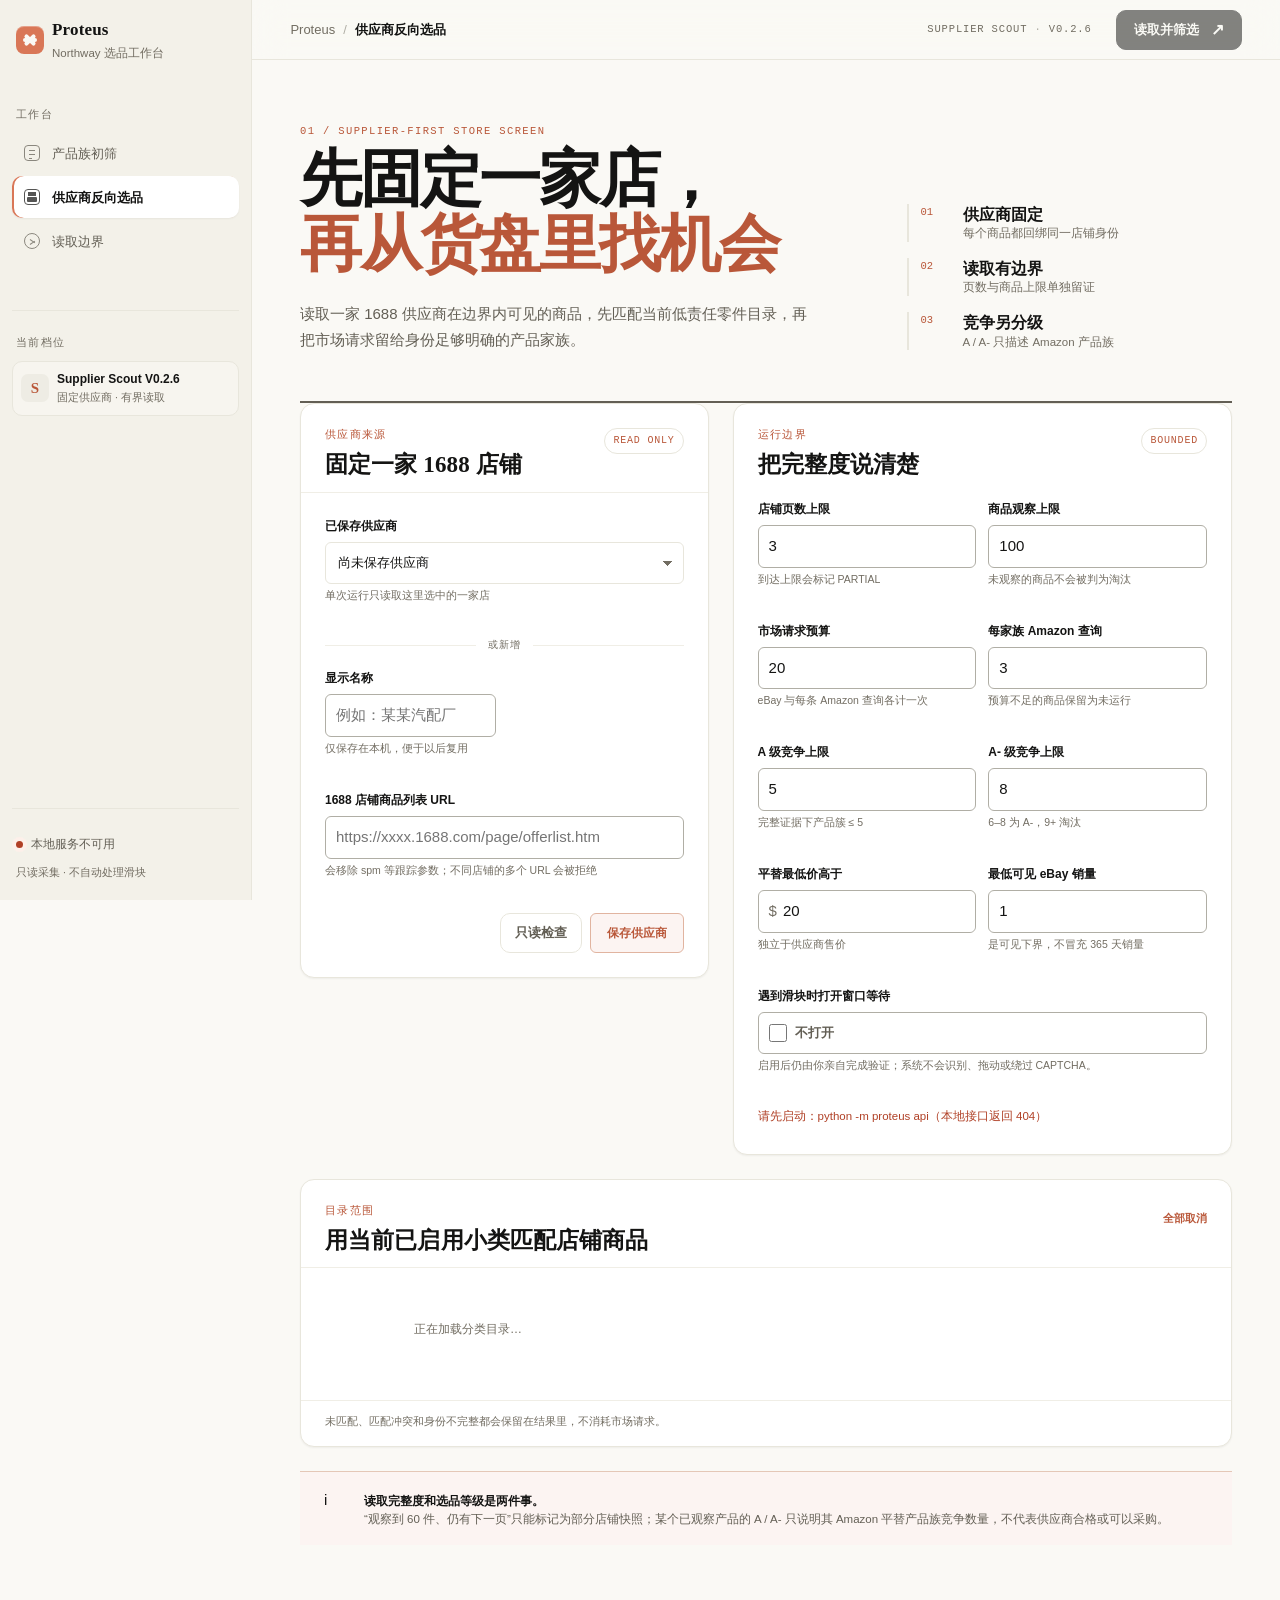
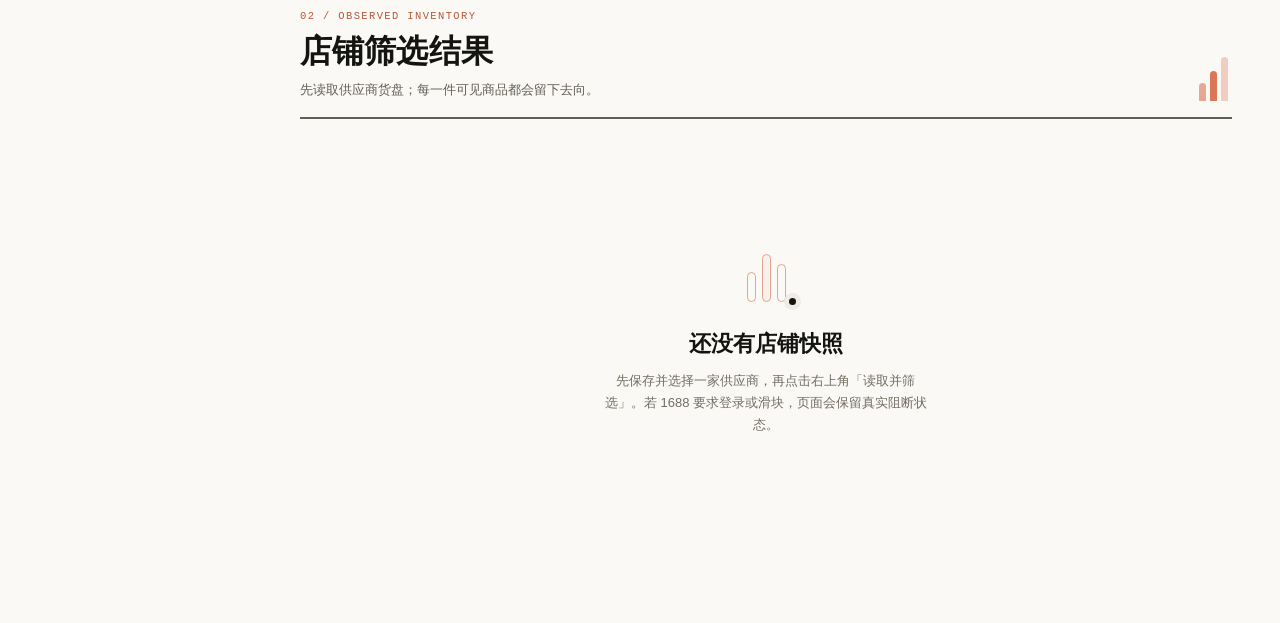
==== web/supplier-scout.html @ b1fdda5c "feat: add bounded supplier-first store scout" ====
<!doctype html>
<html lang="zh-Hans">
<head>
  <meta charset="utf-8">
  <meta name="viewport" content="width=device-width, initial-scale=1">
  <meta name="color-scheme" content="light dark">
  <meta name="theme-color" content="#faf9f5">
  <title>Proteus — 供应商反向选品</title>
  <link rel="stylesheet" href="northway.css">
</head>
<body class="supplier-scout-page">
  <a class="skip-link" href="#mainContent">跳到主要内容</a>

  <div class="app-shell">
    <aside class="sidebar" aria-label="Proteus 导航">
      <div class="brand">
        <span class="brand-mark" aria-hidden="true"><span></span></span>
        <span class="brand__titles">
          <span class="brand__title">Proteus</span>
          <span class="brand__subtitle">Northway 选品工作台</span>
        </span>
      </div>

      <div class="side-nav-group">
        <p class="side-label">工作台</p>
        <nav class="side-nav" aria-label="工作台视图">
          <a class="side-nav__item" href="index.html">
            <span class="nav-icon nav-icon--scan" aria-hidden="true"></span>
            <span>产品族初筛</span>
          </a>
          <a class="side-nav__item side-nav__item--active" href="supplier-scout.html" aria-current="page">
            <span class="nav-icon nav-icon--supplier" aria-hidden="true"></span>
            <span>供应商反向选品</span>
          </a>
          <a class="side-nav__item" href="#boundary">
            <span class="nav-icon nav-icon--method" aria-hidden="true"></span>
            <span>读取边界</span>
          </a>
        </nav>
      </div>

      <div class="sidebar__context">
        <p class="side-label">当前档位</p>
        <div class="profile-card">
          <span class="profile-card__mark" aria-hidden="true">S</span>
          <span>
            <strong>Supplier Scout V0.2.6</strong>
            <small>固定供应商 · 有界读取</small>
          </span>
        </div>
      </div>

      <div class="sidebar__foot">
        <div class="system-status" id="systemStatus" role="status" aria-live="polite">
          <span class="status-dot" aria-hidden="true"></span>
          <span class="system-status__label">正在检查本地服务…</span>
        </div>
        <p class="sidebar__note">只读采集 · 不自动处理滑块</p>
      </div>
    </aside>

    <div class="main-shell">
      <header class="app-bar">
        <div class="app-bar__crumb" aria-label="当前位置">
          <span>Proteus</span><span class="app-bar__slash" aria-hidden="true">/</span>
          <strong>供应商反向选品</strong>
        </div>
        <span class="app-bar__spacer"></span>
        <div class="app-bar__meta">SUPPLIER SCOUT <span>·</span> V0.2.6</div>
        <div class="app-bar__exports" aria-label="导出结果">
          <a class="button button--quiet" id="compactExport" href="#" hidden>
            <span>精简 JSON</span><span class="button__arrow" aria-hidden="true">↓</span>
          </a>
          <a class="button button--quiet" id="fullExport" href="#" hidden>
            <span>完整证据</span><span class="button__arrow" aria-hidden="true">↓</span>
          </a>
        </div>
        <button class="button button--primary" id="runButton" type="submit" form="runForm" disabled>
          <span class="button__label">读取并筛选</span><span class="button__arrow" aria-hidden="true">↗</span>
        </button>
      </header>

      <main class="page" id="mainContent">
        <section class="hero supplier-hero" aria-labelledby="pageTitle">
          <div class="hero__copy">
            <p class="eyebrow">01 / Supplier-first store screen</p>
            <h1 id="pageTitle">先固定一家店，<br><em>再从货盘里找机会</em></h1>
            <p class="hero__lede">读取一家 1688 供应商在边界内可见的商品，先匹配当前低责任零件目录，再把市场请求留给身份足够明确的产品家族。</p>
          </div>
          <div class="hero__principles" aria-label="筛选原则">
            <div class="principle"><span class="principle__index">01</span><span class="principle__label">供应商固定</span><small>每个商品都回绑同一店铺身份</small></div>
            <div class="principle"><span class="principle__index">02</span><span class="principle__label">读取有边界</span><small>页数与商品上限单独留证</small></div>
            <div class="principle"><span class="principle__index">03</span><span class="principle__label">竞争另分级</span><small>A / A- 只描述 Amazon 产品族</small></div>
          </div>
        </section>

        <section class="supplier-workspace" aria-label="供应商与筛选设置">
          <section class="surface supplier-source-card" aria-labelledby="supplierTitle">
            <div class="section-head section-head--tight">
              <div><p class="eyebrow">供应商来源</p><h2 id="supplierTitle">固定一家 1688 店铺</h2></div>
              <span class="section-tag">READ ONLY</span>
            </div>

            <div class="supplier-picker">
              <label class="field field--wide">
                <span>已保存供应商</span>
                <select id="supplier_id" aria-label="选择已保存供应商"><option value="">尚未保存供应商</option></select>
                <small>单次运行只读取这里选中的一家店</small>
              </label>
              <div class="supplier-divider"><span>或新增</span></div>
              <label class="field">
                <span>显示名称</span>
                <input id="supplier_label" type="text" maxlength="200" placeholder="例如：某某汽配厂">
                <small>仅保存在本机，便于以后复用</small>
              </label>
              <label class="field field--wide">
                <span>1688 店铺商品列表 URL</span>
                <input id="supplier_target" type="url" maxlength="6000" placeholder="https://xxxx.1688.com/page/offerlist.htm">
                <small>会移除 spm 等跟踪参数；不同店铺的多个 URL 会被拒绝</small>
              </label>
              <div class="supplier-actions">
                <button class="button button--quiet" id="inspectButton" type="button">只读检查</button>
                <button class="button button--secondary" id="saveSupplierButton" type="button">保存供应商</button>
              </div>
              <div class="source-verdict" id="sourceVerdict" role="status" aria-live="polite" hidden></div>
            </div>
          </section>

          <section class="surface supplier-bounds-card" aria-labelledby="boundsTitle">
            <div class="section-head section-head--tight">
              <div><p class="eyebrow">运行边界</p><h2 id="boundsTitle">把完整度说清楚</h2></div>
              <span class="section-tag">BOUNDED</span>
            </div>
            <form id="runForm" class="scan-form supplier-scan-form">
              <label class="field"><span>店铺页数上限</span><input id="max_pages" type="number" min="1" max="20" value="3" required><small>到达上限会标记 PARTIAL</small></label>
              <label class="field"><span>商品观察上限</span><input id="max_offers" type="number" min="1" max="1000" value="100" required><small>未观察的商品不会被判为淘汰</small></label>
              <label class="field"><span>市场请求预算</span><input id="market_request_budget" type="number" min="0" max="1000" value="20" required><small>eBay 与每条 Amazon 查询各计一次</small></label>
              <label class="field"><span>每家族 Amazon 查询</span><input id="max_amazon_queries_per_family" type="number" min="1" max="5" value="3" required><small>预算不足的商品保留为未运行</small></label>
              <label class="field"><span>A 级竞争上限</span><input id="grade_a_max_competitors" type="number" min="0" value="5" required><small>完整证据下产品簇 ≤ 5</small></label>
              <label class="field"><span>A- 级竞争上限</span><input id="grade_a_minus_max_competitors" type="number" min="1" value="8" required><small>6–8 为 A-，9+ 淘汰</small></label>
              <label class="field"><span>平替最低价高于</span><span class="input-with-prefix"><span aria-hidden="true">$</span><input id="min_family_price_usd" type="number" min="0" step="0.01" value="20" required></span><small>独立于供应商售价</small></label>
              <label class="field"><span>最低可见 eBay 销量</span><input id="min_observed_ebay_demand" type="number" min="0" value="1" required><small>是可见下界，不冒充 365 天销量</small></label>
              <label class="field field--toggle field--wide">
                <span>遇到滑块时打开窗口等待</span>
                <span class="toggle-control"><input id="headed" type="checkbox"><strong id="headedLabel">不打开</strong></span>
                <small>启用后仍由你亲自完成验证；系统不会识别、拖动或绕过 CAPTCHA。</small>
              </label>
              <p class="form-status field--wide" id="formStatus" role="status" aria-live="polite"></p>
            </form>
          </section>
        </section>

        <section class="surface category-scope-card" aria-labelledby="scopeTitle">
          <div class="section-head section-head--tight">
            <div><p class="eyebrow">目录范围</p><h2 id="scopeTitle">用当前已启用小类匹配店铺商品</h2></div>
            <button class="text-button" id="toggleCategories" type="button">全部取消</button>
          </div>
          <div class="supplier-category-grid" id="categoryGrid"><p class="scope-loading">正在加载分类目录…</p></div>
          <div class="scope-footer"><span>未匹配、匹配冲突和身份不完整都会保留在结果里，不消耗市场请求。</span></div>
        </section>

        <section class="boundary-note supplier-boundary" id="boundary">
          <span class="boundary-note__mark" aria-hidden="true">i</span>
          <p><strong>读取完整度和选品等级是两件事。</strong>“观察到 60 件、仍有下一页”只能标记为部分店铺快照；某个已观察产品的 A / A- 只说明其 Amazon 平替产品族竞争数量，不代表供应商合格或可以采购。</p>
        </section>

        <section class="results-section" id="results" aria-labelledby="resultTitle">
          <div class="result-heading">
            <div><p class="eyebrow">02 / Observed inventory</p><h2 id="resultTitle">店铺筛选结果</h2><p id="resultSubtitle">先读取供应商货盘；每一件可见商品都会留下去向。</p></div>
            <div class="result-heading__mark" aria-hidden="true"><span></span><span></span><span></span></div>
          </div>

          <div class="empty-state" id="emptyState">
            <div class="empty-state__diagram" aria-hidden="true"><span></span><span></span><span></span><i></i></div>
            <h3>还没有店铺快照</h3>
            <p>先保存并选择一家供应商，再点击右上角「读取并筛选」。若 1688 要求登录或滑块，页面会保留真实阻断状态。</p>
          </div>

          <div id="resultContent" hidden>
            <section class="run-summary" id="runSummary" aria-label="运行摘要"></section>
            <div class="run-notice" id="runNotice" role="status" aria-live="polite" hidden></div>
            <div class="queue-heading supplier-queue-heading">
              <div><h3>已观察商品</h3><p>默认显示全部；被预算跳过的商品仍在列表内。</p></div>
              <nav class="result-filters" id="resultFilters" aria-label="结果筛选"></nav>
            </div>
            <p class="filter-empty" id="filterEmpty" hidden>当前筛选下没有商品。</p>
            <ol class="candidate-list" id="candidateList"></ol>
          </div>
        </section>
      </main>
    </div>
  </div>

  <script src="supplier-scout.js" defer></script>
</body>
</html>
---- web/northway.css ----
:root {
  color-scheme: light dark;

  --ink: #141413;
  --paper: #faf9f5;
  --surface: #ffffff;
  --surface-low: #f7f5ef;
  --surface-container: #f3f1e9;
  --surface-high: #eeece4;
  --clay: #d97757;
  --clay-deep: #b95739;
  --sage: #788c5d;
  --blue: #6a9bcc;

  --text: #141413;
  --text-variant: #635f55;
  --text-muted: #726d62;
  --outline: #b0aea5;
  --outline-variant: #e8e6dc;
  --outline-soft: #f0eee6;

  --pass: #52663e;
  --pass-soft: #f0f3ea;
  --review: #815d18;
  --review-soft: #faf4e4;
  --reject: #b04026;
  --reject-soft: #fdf0ea;
  --neutral-soft: #f4f2ea;

  --serif: "Songti SC", "Source Han Serif SC", "Noto Serif SC", Georgia, "Times New Roman", serif;
  --sans: -apple-system, BlinkMacSystemFont, "Segoe UI", "PingFang SC", "Hiragino Sans GB", "Microsoft YaHei", sans-serif;
  --mono: ui-monospace, SFMono-Regular, "SF Mono", Consolas, "Liberation Mono", monospace;

  --space-1: 4px;
  --space-2: 8px;
  --space-3: 12px;
  --space-4: 16px;
  --space-5: 24px;
  --space-6: 32px;
  --space-7: 48px;
  --space-8: 64px;

  --radius-sm: 6px;
  --radius: 10px;
  --radius-lg: 14px;
  --shadow-1: 0 1px 2px rgba(20, 20, 19, .05);
  --shadow-2: 0 2px 8px rgba(20, 20, 19, .07), 0 1px 2px rgba(20, 20, 19, .04);
  --shadow-3: 0 16px 40px rgba(20, 20, 19, .12), 0 2px 8px rgba(20, 20, 19, .06);
  --ease: 160ms cubic-bezier(.4, 0, .2, 1);
  --sidebar-width: 252px;
  --page-max: 1320px;
  font-family: var(--sans);
}

@media (prefers-color-scheme: dark) {
  :root {
    --ink: #f5f4ef;
    --paper: #1a1917;
    --surface: #24231f;
    --surface-low: #1c1b19;
    --surface-container: #201f1c;
    --surface-high: #2a2925;
    --clay: #e0916f;
    --clay-deep: #f0a081;
    --sage: #a0bc7d;
    --blue: #8eb7e0;
    --text: #f5f4ef;
    --text-variant: #bcb8ad;
    --text-muted: #9d988c;
    --outline: #6a665d;
    --outline-variant: #37352f;
    --outline-soft: #2a2925;
    --pass: #a0bc7d;
    --pass-soft: #222a1b;
    --review: #d6a94a;
    --review-soft: #322916;
    --reject: #e8896a;
    --reject-soft: #38221a;
    --neutral-soft: #2a2925;
    --shadow-1: 0 1px 2px rgba(0, 0, 0, .3);
    --shadow-2: 0 2px 8px rgba(0, 0, 0, .34);
    --shadow-3: 0 16px 40px rgba(0, 0, 0, .5);
  }
}

* { box-sizing: border-box; }

[hidden] { display: none !important; }

html {
  min-width: 320px;
  scroll-behavior: smooth;
}

body {
  min-height: 100vh;
  margin: 0;
  background: var(--paper);
  color: var(--text);
  font: 15px/1.65 var(--sans);
  font-variant-numeric: tabular-nums;
  -webkit-font-smoothing: antialiased;
  text-rendering: optimizeLegibility;
}

button, input { font: inherit; }

button { cursor: pointer; }

button:disabled { cursor: wait; }

a { color: inherit; }

:focus-visible {
  outline: 3px solid var(--clay);
  outline-offset: 3px;
}

.skip-link {
  position: fixed;
  top: -5rem;
  left: var(--space-4);
  z-index: 20;
  padding: 10px 14px;
  border-radius: var(--radius-sm);
  background: var(--ink);
  color: var(--paper);
}

.skip-link:focus { top: var(--space-4); }

/* App shell */

.app-shell {
  display: grid;
  grid-template-columns: var(--sidebar-width) minmax(0, 1fr);
  min-height: 100vh;
}

.sidebar {
  position: sticky;
  top: 0;
  display: flex;
  flex-direction: column;
  align-self: start;
  height: 100vh;
  padding: var(--space-3);
  overflow-y: auto;
  background: var(--surface-container);
  border-right: 1px solid var(--outline-variant);
}

.brand {
  display: flex;
  align-items: center;
  gap: var(--space-2);
  padding: var(--space-1) var(--space-1) var(--space-6);
}

.brand-mark {
  position: relative;
  display: grid;
  flex: none;
  place-items: center;
  width: 28px;
  height: 28px;
  border-radius: 8px;
  background: var(--clay);
  box-shadow: inset 0 1px 0 rgba(255, 255, 255, .3);
}

.brand-mark::before,
.brand-mark::after,
.brand-mark span {
  position: absolute;
  display: block;
  width: 4px;
  height: 14px;
  border-radius: 999px;
  background: var(--paper);
  content: "";
  transform: rotate(45deg);
}

.brand-mark::before { transform: rotate(-45deg); }
.brand-mark::after { width: 14px; height: 4px; transform: none; }

.brand__titles {
  display: flex;
  min-width: 0;
  flex-direction: column;
}

.brand__title {
  font-family: var(--serif);
  font-size: 17px;
  font-weight: 600;
  letter-spacing: .01em;
}

.brand__subtitle {
  overflow: hidden;
  color: var(--text-muted);
  font-size: 11.5px;
  text-overflow: ellipsis;
  white-space: nowrap;
}

.side-nav-group { margin-top: var(--space-3); }

.side-label {
  margin: 0 0 var(--space-2);
  padding: 0 var(--space-1);
  color: var(--text-muted);
  font-family: var(--mono);
  font-size: 10.5px;
  letter-spacing: .14em;
  text-transform: uppercase;
}

.side-nav {
  display: flex;
  flex-direction: column;
  gap: 2px;
}

.side-nav__item {
  display: flex;
  align-items: center;
  gap: var(--space-3);
  min-height: 42px;
  padding: 0 var(--space-3);
  border-radius: var(--radius);
  color: var(--text-variant);
  font-size: 13px;
  text-decoration: none;
  transition: color var(--ease), background var(--ease), box-shadow var(--ease);
}

.side-nav__item:hover {
  background: color-mix(in srgb, var(--text) 5%, transparent);
  color: var(--text);
}

.side-nav__item--active {
  background: var(--surface);
  box-shadow: var(--shadow-1), inset 2px 0 0 var(--clay);
  color: var(--text);
  font-weight: 600;
}

.nav-icon {
  position: relative;
  display: block;
  flex: none;
  width: 16px;
  height: 16px;
  border: 1px solid currentColor;
  border-radius: 4px;
  opacity: .72;
}

.nav-icon--scan::before,
.nav-icon--scan::after {
  position: absolute;
  display: block;
  width: 6px;
  height: 1px;
  background: currentColor;
  content: "";
}

.nav-icon--scan::before { top: 4px; left: 4px; box-shadow: 0 4px 0 currentColor; }
.nav-icon--scan::after { top: 12px; left: 4px; width: 3px; }

.nav-icon--method { border-radius: 50%; }
.nav-icon--method::before,
.nav-icon--method::after {
  position: absolute;
  display: block;
  width: 6px;
  height: 1px;
  background: currentColor;
  content: "";
  transform-origin: left center;
}

.nav-icon--method::before { top: 5px; left: 5px; transform: rotate(35deg); }
.nav-icon--method::after { top: 10px; left: 5px; transform: rotate(-35deg); }

.nav-icon--supplier::before,
.nav-icon--supplier::after {
  position: absolute;
  display: block;
  background: currentColor;
  content: "";
}

.nav-icon--supplier::before {
  right: 2px;
  bottom: 2px;
  left: 2px;
  height: 5px;
  border-radius: 1px;
  box-shadow: 0 -5px 0 -1px currentColor;
}

.nav-icon--supplier::after {
  top: 2px;
  left: 3px;
  width: 8px;
  height: 1px;
  box-shadow: 0 3px 0 currentColor;
}

.sidebar__context {
  margin-top: var(--space-7);
  padding-top: var(--space-5);
  border-top: 1px solid var(--outline-variant);
}

.profile-card {
  display: flex;
  align-items: center;
  gap: var(--space-2);
  padding: var(--space-2);
  border: 1px solid var(--outline-variant);
  border-radius: var(--radius);
  background: var(--surface-low);
}

.profile-card__mark {
  display: grid;
  flex: none;
  place-items: center;
  width: 28px;
  height: 28px;
  border-radius: 7px;
  background: var(--surface-high);
  color: var(--clay-deep);
  font-family: var(--serif);
  font-weight: 700;
}

.profile-card span:last-child {
  display: flex;
  min-width: 0;
  flex-direction: column;
}

.profile-card strong {
  overflow: hidden;
  font-size: 12px;
  font-weight: 600;
  text-overflow: ellipsis;
  white-space: nowrap;
}

.profile-card small {
  color: var(--text-muted);
  font-size: 10.5px;
}

.sidebar__foot {
  margin-top: auto;
  padding: var(--space-5) var(--space-1) var(--space-2);
  border-top: 1px solid var(--outline-variant);
}

.system-status {
  display: flex;
  align-items: center;
  gap: var(--space-2);
  min-height: 24px;
  color: var(--text-variant);
  font-size: 12px;
}

.status-dot,
.scope-status__dot {
  display: inline-block;
  flex: none;
  width: 7px;
  height: 7px;
  border-radius: 50%;
  background: var(--review);
  box-shadow: 0 0 0 4px var(--review-soft);
}

.system-status[data-state="ready"] .status-dot {
  background: var(--pass);
  box-shadow: 0 0 0 4px var(--pass-soft);
}

.system-status[data-state="error"] .status-dot {
  background: var(--reject);
  box-shadow: 0 0 0 4px var(--reject-soft);
}

.sidebar__note {
  margin: var(--space-2) 0 0;
  color: var(--text-muted);
  font-size: 10.5px;
  line-height: 1.45;
}

.main-shell { min-width: 0; }

/* Top bar */

.app-bar {
  position: sticky;
  top: 0;
  z-index: 5;
  display: flex;
  align-items: center;
  gap: var(--space-3);
  min-height: 60px;
  padding: var(--space-2) clamp(var(--space-5), 3vw, var(--space-7));
  border-bottom: 1px solid var(--outline-variant);
  background: color-mix(in srgb, var(--paper) 84%, transparent);
  backdrop-filter: blur(16px) saturate(150%);
  -webkit-backdrop-filter: blur(16px) saturate(150%);
}

.app-bar__crumb {
  display: flex;
  align-items: center;
  gap: var(--space-2);
  color: var(--text-muted);
  font-size: 13px;
}

.app-bar__crumb strong { color: var(--text); font-weight: 600; }
.app-bar__slash { color: var(--outline); }
.app-bar__spacer { flex: 1; }

.app-bar__meta {
  color: var(--text-muted);
  font-family: var(--mono);
  font-size: 10.5px;
  letter-spacing: .08em;
}

.app-bar__meta span { color: var(--outline); }

.app-bar__exports {
  display: flex;
  align-items: center;
  gap: var(--space-2);
}

.button {
  display: inline-flex;
  align-items: center;
  justify-content: center;
  gap: var(--space-3);
  min-height: 40px;
  padding: 0 14px;
  border: 1px solid transparent;
  border-radius: var(--radius);
  font-size: 13px;
  font-weight: 600;
  transition: color var(--ease), background var(--ease), border-color var(--ease), transform var(--ease), box-shadow var(--ease);
}

.button:active:not(:disabled) { transform: translateY(1px); }

.button__arrow {
  font-size: 16px;
  line-height: 1;
}

.button--primary {
  min-width: 126px;
  border-color: var(--ink);
  background: var(--ink);
  color: var(--paper);
}

.button--primary:hover:not(:disabled) {
  background: color-mix(in srgb, var(--ink) 86%, var(--clay));
  box-shadow: var(--shadow-2);
}

.button--primary:disabled { opacity: .52; }

.button--primary[data-state="busy"] .button__arrow {
  animation: arrow-pulse 900ms ease-in-out infinite alternate;
}

.button--quiet {
  border-color: var(--outline-variant);
  background: transparent;
  color: var(--text-variant);
}

.button--quiet:hover:not(:disabled) {
  border-color: var(--outline);
  background: var(--surface);
  color: var(--text);
}

@keyframes arrow-pulse {
  from { transform: translateX(0); }
  to { transform: translateX(3px); }
}

/* Main content */

.page {
  width: 100%;
  max-width: var(--page-max);
  padding: clamp(var(--space-6), 5vw, var(--space-8)) clamp(var(--space-5), 4vw, var(--space-7)) var(--space-8);
}

.eyebrow {
  margin: 0 0 var(--space-2);
  color: var(--clay-deep);
  font-family: var(--mono);
  font-size: 10.5px;
  letter-spacing: .13em;
  line-height: 1.4;
  text-transform: uppercase;
}

.hero {
  display: grid;
  grid-template-columns: minmax(0, 1.25fr) minmax(270px, .75fr);
  gap: clamp(var(--space-6), 7vw, var(--space-8));
  padding-bottom: clamp(var(--space-6), 5vw, var(--space-7));
  border-bottom: 2px solid var(--text-variant);
}

.hero h1 {
  margin: 0;
  font-family: var(--serif);
  font-size: clamp(38px, 5vw, 62px);
  font-weight: 600;
  letter-spacing: -.035em;
  line-height: 1.05;
}

.hero h1 em {
  color: var(--clay-deep);
  font-style: normal;
}

.hero__lede {
  max-width: 62ch;
  margin: var(--space-5) 0 0;
  color: var(--text-variant);
  font-size: 15px;
  line-height: 1.75;
}

.hero__principles {
  display: flex;
  flex-direction: column;
  justify-content: flex-end;
  gap: var(--space-4);
  padding-bottom: 3px;
}

.principle {
  display: grid;
  grid-template-columns: 34px minmax(0, 1fr);
  column-gap: var(--space-2);
  padding-left: var(--space-3);
  border-left: 2px solid var(--outline-variant);
}

.principle__index {
  grid-row: span 2;
  color: var(--clay-deep);
  font-family: var(--mono);
  font-size: 10.5px;
  line-height: 1.6;
}

.principle__label {
  font-family: var(--serif);
  font-size: 16px;
  font-weight: 600;
  line-height: 1.35;
}

.principle small {
  color: var(--text-muted);
  font-size: 11.5px;
  line-height: 1.45;
}

.setup-grid {
  display: grid;
  grid-template-columns: minmax(0, 1.15fr) minmax(320px, .85fr);
  gap: var(--space-5);
  margin-top: var(--space-6);
}

.surface {
  border: 1px solid var(--outline-variant);
  border-radius: var(--radius-lg);
  background: var(--surface);
  box-shadow: var(--shadow-1);
}

.setup-card,
.scope-card { overflow: hidden; }

.section-head {
  display: flex;
  align-items: flex-start;
  justify-content: space-between;
  gap: var(--space-3);
  padding: var(--space-5) var(--space-5) var(--space-4);
}

.section-head--tight { padding-bottom: var(--space-3); }

.section-head h2,
.result-heading h2 {
  margin: 0;
  font-family: var(--serif);
  font-size: 23px;
  font-weight: 600;
  letter-spacing: .005em;
  line-height: 1.25;
}

.section-tag,
.scope-status {
  display: inline-flex;
  align-items: center;
  gap: var(--space-2);
  flex: none;
  min-height: 26px;
  padding: 0 var(--space-2);
  border: 1px solid var(--outline-variant);
  border-radius: 999px;
  color: var(--text-muted);
  font-family: var(--mono);
  font-size: 10px;
  letter-spacing: .08em;
}

.section-tag { color: var(--clay-deep); }

.scope-status {
  border-color: color-mix(in srgb, var(--pass) 35%, var(--outline-variant));
  color: var(--pass);
  font-family: var(--sans);
  letter-spacing: 0;
}

.scope-status__dot {
  width: 6px;
  height: 6px;
  background: var(--pass);
  box-shadow: none;
}

.section-copy {
  margin: 0;
  padding: 0 var(--space-5) var(--space-4);
  color: var(--text-muted);
  font-size: 12px;
  line-height: 1.6;
}

.scan-form {
  display: grid;
  grid-template-columns: repeat(3, minmax(0, 1fr));
  gap: var(--space-4) var(--space-3);
  padding: var(--space-2) var(--space-5) var(--space-5);
}

.field {
  display: grid;
  align-content: start;
  gap: var(--space-1);
  min-width: 0;
}

.field > span:first-child {
  min-height: 21px;
  color: var(--text);
  font-size: 12px;
  font-weight: 600;
}

.field input {
  width: 100%;
  min-height: 42px;
  padding: 8px 10px;
  border: 1px solid var(--outline);
  border-radius: var(--radius-sm);
  outline: none;
  background: var(--surface);
  color: var(--text);
  transition: border-color var(--ease), box-shadow var(--ease);
}

.field input:hover { border-color: var(--text-variant); }

.field input:focus {
  border-color: var(--clay);
  box-shadow: 0 0 0 3px color-mix(in srgb, var(--clay) 18%, transparent);
}

.field--toggle .toggle-control {
  display: flex;
  align-items: center;
  gap: var(--space-2);
  min-height: 42px;
  padding: 8px 10px;
  border: 1px solid var(--outline);
  border-radius: var(--radius-sm);
  background: var(--surface);
}

.field--toggle .toggle-control input[type="checkbox"] {
  width: 18px;
  min-height: 18px;
  margin: 0;
  padding: 0;
  accent-color: var(--clay);
}

.field--toggle .toggle-control strong {
  color: var(--text-variant);
  font-size: 13px;
  font-weight: 600;
}

.field small {
  min-height: 34px;
  color: var(--text-muted);
  font-size: 10.5px;
  line-height: 1.45;
}

.field--static strong {
  display: flex;
  align-items: center;
  min-height: 42px;
  padding: 8px 10px;
  border: 1px solid var(--outline-variant);
  border-radius: var(--radius-sm);
  background: var(--surface-container);
  color: var(--text-variant);
  font-size: 13px;
}

.input-with-prefix {
  display: flex;
  align-items: center;
  min-height: 42px;
  border: 1px solid var(--outline);
  border-radius: var(--radius-sm);
  background: var(--surface);
  color: var(--text-muted);
  overflow: hidden;
  transition: border-color var(--ease), box-shadow var(--ease);
}

.input-with-prefix:focus-within {
  border-color: var(--clay);
  box-shadow: 0 0 0 3px color-mix(in srgb, var(--clay) 18%, transparent);
}

.input-with-prefix > span { padding-left: 10px; }

.input-with-prefix input {
  min-height: 40px;
  padding-left: 6px;
  border: 0;
  box-shadow: none;
}

.form-status {
  grid-column: 1 / -1;
  min-height: 22px;
  margin: 0;
  color: var(--text-muted);
  font-size: 11.5px;
  line-height: 1.45;
}

.form-status[data-state="error"] { color: var(--reject); }

.boundary-note {
  display: grid;
  grid-template-columns: 28px minmax(0, 1fr);
  gap: var(--space-3);
  padding: var(--space-4) var(--space-5);
  border-top: 1px solid color-mix(in srgb, var(--clay) 28%, var(--outline-variant));
  background: color-mix(in srgb, var(--clay) 8%, var(--surface));
}

.boundary-note__icon {
  display: grid;
  place-items: center;
  width: 24px;
  height: 24px;
  border: 1px solid var(--clay);
  border-radius: 50%;
  color: var(--clay-deep);
  font-family: var(--serif);
  font-weight: 700;
}

.boundary-note strong {
  display: block;
  color: var(--text);
  font-size: 12px;
}

.boundary-note p {
  margin: var(--space-1) 0 0;
  color: var(--text-variant);
  font-size: 11.5px;
  line-height: 1.55;
}

.scope-list {
  display: grid;
  grid-template-columns: 1fr;
  gap: var(--space-4);
  padding: var(--space-2) var(--space-5) var(--space-4);
}

.category-selectors {
  display: grid;
  grid-template-columns: repeat(2, minmax(0, 1fr));
  gap: var(--space-3);
}

.category-field {
  display: grid;
  min-width: 0;
  gap: var(--space-2);
}

.category-field > span {
  color: var(--text-variant);
  font-size: 12px;
  font-weight: 600;
}

.category-field select {
  width: 100%;
  min-height: 46px;
  padding: 9px 34px 9px 11px;
  border: 1px solid var(--outline);
  border-radius: var(--radius-sm);
  outline: none;
  background: var(--surface-low);
  color: var(--text);
  font: inherit;
  transition: border-color var(--ease), box-shadow var(--ease);
}

.category-field select:hover { border-color: var(--text-variant); }
.category-field select:focus {
  border-color: var(--clay);
  box-shadow: 0 0 0 3px color-mix(in srgb, var(--clay) 18%, transparent);
}
.category-field select:disabled { cursor: not-allowed; opacity: .62; }

.category-field small {
  min-height: 30px;
  color: var(--text-muted);
  font-size: 10px;
  line-height: 1.45;
}

.category-selection {
  display: flex;
  align-items: center;
  gap: var(--space-3);
  padding: var(--space-3);
  border: 1px solid var(--outline-soft);
  border-radius: var(--radius-sm);
  background: var(--surface-container);
}

.category-selection__dot {
  width: 7px;
  height: 7px;
  flex: none;
  border-radius: 50%;
  background: var(--clay);
}

.category-selection[data-empty="true"] .category-selection__dot { background: var(--text-muted); }
.category-selection div { display: grid; gap: 2px; min-width: 0; }
.category-selection strong { color: var(--text); font-size: 12px; }
.category-selection small {
  overflow: hidden;
  color: var(--text-muted);
  font-family: var(--mono);
  font-size: 9.5px;
  text-overflow: ellipsis;
  white-space: nowrap;
}

.scope-group { display: grid; gap: var(--space-2); }

.scope-group__head {
  display: flex;
  align-items: center;
  gap: var(--space-2);
  color: var(--text-variant);
  font-size: 11px;
  font-weight: 600;
}

.scope-group__head::after {
  flex: 1;
  height: 1px;
  background: var(--outline-soft);
  content: "";
}

.scope-group__count {
  color: var(--text-muted);
  font-family: var(--mono);
  font-size: 10px;
  font-weight: 400;
}

.scope-items {
  display: grid;
  grid-template-columns: repeat(2, minmax(0, 1fr));
  gap: 6px;
}

.scope-item {
  position: relative;
  display: flex;
  align-items: center;
  gap: var(--space-2);
  min-width: 0;
  padding: 7px 8px;
  border: 1px solid var(--outline-soft);
  border-radius: var(--radius-sm);
  background: var(--surface-low);
  cursor: pointer;
  transition: border-color 160ms ease, background 160ms ease, transform 160ms ease;
}

.scope-item:hover { border-color: var(--outline); transform: translateY(-1px); }
.scope-item[data-selected="true"] {
  border-color: var(--clay);
  background: var(--surface-high);
  box-shadow: inset 3px 0 0 var(--clay);
}

.scope-item:focus-within {
  outline: 2px solid color-mix(in srgb, var(--clay) 55%, transparent);
  outline-offset: 2px;
}

.scope-item__radio {
  position: absolute;
  width: 1px;
  height: 1px;
  overflow: hidden;
  clip: rect(0 0 0 0);
  white-space: nowrap;
}

.scope-item__dot {
  width: 5px;
  height: 5px;
  flex: none;
  border-radius: 50%;
  background: var(--clay);
}

.scope-item[data-profile="vehicle_specific_cable"] .scope-item__dot { background: var(--sage); }

.scope-item__label {
  overflow: hidden;
  color: var(--text-variant);
  font-size: 11px;
  text-overflow: ellipsis;
  white-space: nowrap;
}

.scope-item__keyword {
  margin-left: auto;
  color: var(--text-muted);
  font-family: var(--mono);
  font-size: 9px;
}

.scope-loading {
  padding: var(--space-5) 0;
  color: var(--text-muted);
  font-size: 12px;
  text-align: center;
}

.scope-footer {
  display: flex;
  flex-wrap: wrap;
  gap: var(--space-4);
  padding: var(--space-3) var(--space-5) var(--space-4);
  border-top: 1px solid var(--outline-soft);
  color: var(--text-muted);
  font-size: 10.5px;
}

.scope-footer > span { display: inline-flex; align-items: center; gap: var(--space-2); }

.legend-dot {
  display: inline-block;
  width: 6px;
  height: 6px;
  border-radius: 50%;
  background: var(--clay);
}

.legend-dot--cable { background: var(--sage); }

/* Results */

.results-section {
  margin-top: var(--space-8);
  border-top: 0;
}

.result-heading {
  display: flex;
  align-items: flex-end;
  justify-content: space-between;
  gap: var(--space-5);
  padding-bottom: var(--space-4);
  border-bottom: 2px solid var(--text-variant);
}

.result-heading > div:first-child { min-width: 0; }

.result-heading h2 { font-size: 32px; }

.result-heading h2 + p {
  margin: var(--space-2) 0 0;
  color: var(--text-variant);
  font-size: 13px;
}

.result-heading__mark {
  display: flex;
  align-items: flex-end;
  gap: 4px;
  padding-right: 4px;
}

.result-heading__mark span {
  display: block;
  width: 7px;
  border-radius: 4px 4px 0 0;
  background: var(--clay);
}

.result-heading__mark span:nth-child(1) { height: 18px; opacity: .62; }
.result-heading__mark span:nth-child(2) { height: 30px; }
.result-heading__mark span:nth-child(3) { height: 44px; opacity: .34; }

.empty-state {
  display: grid;
  justify-items: center;
  align-content: center;
  min-height: 440px;
  padding: var(--space-8) var(--space-5);
  text-align: center;
}

.empty-state__diagram {
  position: relative;
  display: flex;
  align-items: flex-end;
  gap: 6px;
  height: 60px;
  margin-bottom: var(--space-5);
}

.empty-state__diagram span {
  display: block;
  width: 9px;
  border: 1px solid var(--clay);
  border-radius: 999px;
  opacity: .65;
}

.empty-state__diagram span:nth-child(1) { height: 30px; }
.empty-state__diagram span:nth-child(2) { height: 48px; background: color-mix(in srgb, var(--clay) 10%, transparent); }
.empty-state__diagram span:nth-child(3) { height: 38px; }

.empty-state__diagram i {
  position: absolute;
  right: -10px;
  bottom: -3px;
  width: 7px;
  height: 7px;
  border-radius: 50%;
  background: var(--ink);
  box-shadow: 0 0 0 5px var(--surface-high);
}

.empty-state h3 {
  margin: 0;
  font-family: var(--serif);
  font-size: 22px;
  font-weight: 600;
}

.empty-state p {
  max-width: 46ch;
  margin: var(--space-2) 0 0;
  color: var(--text-muted);
  font-size: 13px;
  line-height: 1.7;
}

.run-summary {
  display: flex;
  flex-wrap: wrap;
  margin-top: var(--space-5);
  border-top: 1px solid var(--outline-variant);
  border-bottom: 1px solid var(--outline-variant);
}

.summary-cell {
  flex: 1 1 150px;
  min-width: 130px;
  padding: var(--space-4) var(--space-3);
  border-right: 1px solid var(--outline-soft);
}

.summary-cell:last-child { border-right: 0; }

.summary-cell span {
  display: block;
  color: var(--text-muted);
  font-family: var(--mono);
  font-size: 10px;
  letter-spacing: .08em;
  text-transform: uppercase;
}

.summary-cell strong {
  display: block;
  margin-top: var(--space-1);
  font-family: var(--serif);
  font-size: 30px;
  font-weight: 600;
  line-height: 1.1;
}

.summary-cell[data-tone="pass"] strong { color: var(--pass); }
.summary-cell[data-tone="review"] strong { color: var(--review); }
.summary-cell[data-tone="reject"] strong { color: var(--reject); }

.run-notice {
  margin-top: var(--space-4);
  padding: var(--space-3) var(--space-4);
  border: 1px solid color-mix(in srgb, var(--review) 35%, var(--outline-variant));
  border-radius: var(--radius);
  background: var(--review-soft);
  color: var(--review);
  font-size: 12px;
  line-height: 1.55;
}

.coverage-section {
  margin-top: var(--space-6);
  padding: var(--space-5);
  border: 1px solid var(--outline-variant);
  border-radius: var(--radius-lg);
  background: var(--surface-low);
}

.subsection-head,
.queue-heading {
  display: flex;
  align-items: flex-end;
  justify-content: space-between;
  gap: var(--space-4);
}

.subsection-head h3,
.queue-heading h3 {
  margin: 0;
  font-family: var(--serif);
  font-size: 20px;
  font-weight: 600;
}

.subsection-head p,
.queue-heading p {
  margin: var(--space-1) 0 0;
  color: var(--text-muted);
  font-size: 11.5px;
  line-height: 1.5;
}

.subsection-meta {
  flex: none;
  color: var(--text-muted);
  font-family: var(--mono);
  font-size: 10px;
}

.coverage-list {
  display: grid;
  grid-template-columns: repeat(3, minmax(0, 1fr));
  gap: 6px;
  margin-top: var(--space-4);
}

.coverage-item {
  min-width: 0;
  padding: 9px 10px;
  border: 1px solid var(--outline-variant);
  border-radius: var(--radius-sm);
  background: var(--surface);
}

.coverage-item__head {
  display: flex;
  align-items: center;
  gap: var(--space-2);
}

.coverage-item__dot {
  width: 6px;
  height: 6px;
  flex: none;
  border-radius: 50%;
  background: var(--outline);
}

.coverage-item__label {
  min-width: 0;
  overflow: hidden;
  color: var(--text);
  font-size: 11px;
  font-weight: 600;
  text-overflow: ellipsis;
  white-space: nowrap;
}

.coverage-item__status {
  margin-left: auto;
  color: var(--text-muted);
  font-size: 10px;
  white-space: nowrap;
}

.coverage-item__keyword {
  display: block;
  margin: 3px 0 0 14px;
  overflow: hidden;
  color: var(--text-muted);
  font-family: var(--mono);
  font-size: 9px;
  text-overflow: ellipsis;
  white-space: nowrap;
}

.coverage-item__meta {
  display: flex;
  justify-content: space-between;
  margin: 5px 0 0 14px;
  color: var(--text-muted);
  font-size: 9.5px;
}

.coverage-item[data-status="SUCCESS"] .coverage-item__dot { background: var(--pass); }
.coverage-item[data-status="SUCCESS"] .coverage-item__status { color: var(--pass); }
.coverage-item[data-status="ZERO_RESULTS"] .coverage-item__dot { background: var(--outline); }
.coverage-item[data-status="ZERO_RESULTS"] .coverage-item__status { color: var(--text-muted); }
.coverage-item[data-tone="error"] .coverage-item__dot { background: var(--reject); }
.coverage-item[data-tone="error"] .coverage-item__status { color: var(--reject); }

.queue-heading {
  align-items: center;
  margin-top: var(--space-7);
  padding-bottom: var(--space-3);
  border-bottom: 1px solid var(--outline-variant);
}

.result-filters {
  display: flex;
  flex-wrap: wrap;
  justify-content: flex-end;
  gap: 6px;
}

.filter-button {
  min-height: 34px;
  padding: 0 10px;
  border: 1px solid var(--outline-variant);
  border-radius: 999px;
  background: transparent;
  color: var(--text-muted);
  font-size: 11px;
  transition: color var(--ease), border-color var(--ease), background var(--ease);
}

.filter-button:hover { border-color: var(--outline); color: var(--text); }

.filter-button[aria-pressed="true"] {
  border-color: var(--ink);
  background: var(--ink);
  color: var(--paper);
}

.filter-button span { margin-left: 3px; font-family: var(--mono); font-size: 10px; }
.filter-button[aria-pressed="true"] span { color: color-mix(in srgb, var(--paper) 72%, transparent); }

.filter-empty {
  margin: var(--space-4) 0 0;
  padding: var(--space-5);
  border: 1px dashed var(--outline);
  border-radius: var(--radius);
  color: var(--text-muted);
  font-size: 12px;
  text-align: center;
}

.candidate-list {
  display: grid;
  gap: var(--space-4);
  margin: var(--space-4) 0 0;
  padding: 0;
  list-style: none;
}

.candidate-card {
  position: relative;
  overflow: hidden;
  border: 1px solid var(--outline-variant);
  border-radius: var(--radius-lg);
  background: var(--surface);
  box-shadow: var(--shadow-1);
  transition: box-shadow var(--ease), transform var(--ease);
}

.candidate-card::before {
  position: absolute;
  top: 0;
  bottom: 0;
  left: 0;
  width: 3px;
  background: var(--outline);
  content: "";
}

.candidate-card[data-decision="OPPORTUNITY_CANDIDATE"]::before,
.candidate-card[data-decision="MARKET_SHORTLIST_CANDIDATE"]::before { background: var(--pass); }
.candidate-card[data-decision="REVIEW_REQUIRED"]::before { background: var(--review); }
.candidate-card[data-decision="REJECTED"]::before { background: var(--reject); }

.candidate-card:hover { box-shadow: var(--shadow-2); transform: translateY(-1px); }

.candidate-card[data-decision="REJECTED"] { background: color-mix(in srgb, var(--surface) 88%, var(--reject-soft)); }

.candidate-head {
  display: grid;
  grid-template-columns: auto minmax(0, 1fr) auto;
  align-items: start;
  gap: var(--space-4);
  padding: var(--space-5) var(--space-5) var(--space-4);
}

.rank {
  display: grid;
  place-items: center;
  width: 34px;
  height: 34px;
  border-radius: 50%;
  background: var(--ink);
  color: var(--paper);
  font-family: var(--mono);
  font-size: 11px;
}

.candidate-title { min-width: 0; }

.candidate-eyebrow {
  margin-bottom: var(--space-1);
  overflow: hidden;
  color: var(--clay-deep);
  font-family: var(--mono);
  font-size: 9.5px;
  letter-spacing: .06em;
  text-overflow: ellipsis;
  text-transform: uppercase;
  white-space: nowrap;
}

.candidate-title h3 {
  margin: 0;
  font-family: var(--serif);
  font-size: 21px;
  font-weight: 600;
  line-height: 1.25;
}

.candidate-fitment {
  margin: var(--space-1) 0 0;
  color: var(--text-variant);
  font-size: 13px;
}

.candidate-identifiers {
  display: flex;
  flex-wrap: wrap;
  gap: var(--space-2);
  align-items: center;
  margin-top: var(--space-2);
  color: var(--text-muted);
  font-size: 10.5px;
}

.candidate-identifiers code,
.query-chip,
.detail-section code {
  padding: 2px 5px;
  border-radius: 4px;
  background: var(--surface-container);
  color: var(--text-variant);
  font-family: var(--mono);
  font-size: 10px;
}

.candidate-verdict {
  display: flex;
  align-items: flex-end;
  flex-direction: column;
  gap: var(--space-2);
}

.competition-grade {
  display: inline-flex;
  align-items: center;
  min-height: 24px;
  padding: 0 8px;
  border-radius: 999px;
  background: var(--surface-container);
  color: var(--text-muted);
  font-family: var(--mono);
  font-size: 9.5px;
  font-weight: 600;
  white-space: nowrap;
}

.competition-grade[data-tone="pass"] { color: var(--pass); background: var(--pass-soft); }
.competition-grade[data-tone="review"] { color: var(--review); background: var(--review-soft); }
.competition-grade[data-tone="reject"] { color: var(--reject); background: var(--reject-soft); }

.verdict {
  display: inline-flex;
  align-items: center;
  min-height: 28px;
  padding: 0 9px;
  border: 1px solid currentColor;
  border-radius: 999px;
  font-size: 10.5px;
  font-weight: 600;
  white-space: nowrap;
}

.verdict[data-tone="pass"] { color: var(--pass); background: var(--pass-soft); }
.verdict[data-tone="review"] { color: var(--review); background: var(--review-soft); }
.verdict[data-tone="reject"] { color: var(--reject); background: var(--reject-soft); }

.candidate-rank-note {
  color: var(--text-muted);
  font-family: var(--mono);
  font-size: 9.5px;
}

.metric-grid {
  display: grid;
  grid-template-columns: repeat(6, minmax(0, 1fr));
  border-top: 1px solid var(--outline-variant);
  border-bottom: 1px solid var(--outline-variant);
}

.metric {
  min-width: 0;
  padding: var(--space-3) var(--space-4);
  border-right: 1px solid var(--outline-soft);
}

.metric:last-child { border-right: 0; }

.metric span {
  display: block;
  overflow-wrap: anywhere;
  color: var(--text-muted);
  font-family: var(--mono);
  font-size: 9.5px;
  letter-spacing: .04em;
  line-height: 1.35;
  text-transform: uppercase;
}

.metric strong {
  display: block;
  overflow: hidden;
  margin-top: var(--space-1);
  color: var(--text);
  font-family: var(--serif);
  font-size: 25px;
  font-weight: 600;
  line-height: 1.15;
  text-overflow: ellipsis;
  white-space: nowrap;
}

.metric small {
  display: block;
  min-height: 15px;
  margin-top: 3px;
  overflow: hidden;
  color: var(--text-muted);
  font-size: 9.5px;
  text-overflow: ellipsis;
  white-space: nowrap;
}

.metric[data-tone="pass"] strong { color: var(--pass); }
.metric[data-tone="review"] strong { color: var(--review); }
.metric[data-tone="reject"] strong { color: var(--reject); }

.stage-strip {
  display: grid;
  grid-template-columns: repeat(6, minmax(0, 1fr));
  gap: 6px;
  padding: var(--space-3) var(--space-5);
}

.stage-pill {
  display: flex;
  align-items: center;
  gap: 5px;
  min-width: 0;
  min-height: 28px;
  padding: 0 7px;
  border: 1px solid var(--outline-variant);
  border-radius: var(--radius-sm);
  color: var(--text-muted);
  font-size: 9.5px;
}

.stage-pill__dot {
  width: 5px;
  height: 5px;
  flex: none;
  border-radius: 50%;
  background: var(--outline);
}

.stage-pill__name {
  min-width: 0;
  overflow: hidden;
  text-overflow: ellipsis;
  white-space: nowrap;
}

.stage-pill__status {
  margin-left: auto;
  white-space: nowrap;
}

.stage-pill[data-status="PASSED"] { border-color: color-mix(in srgb, var(--pass) 35%, var(--outline-variant)); color: var(--pass); }
.stage-pill[data-status="PASSED"] .stage-pill__dot { background: var(--pass); }
.stage-pill[data-status="REJECTED"] { border-color: color-mix(in srgb, var(--reject) 35%, var(--outline-variant)); color: var(--reject); }
.stage-pill[data-status="REJECTED"] .stage-pill__dot { background: var(--reject); }
.stage-pill[data-status="REVIEW_REQUIRED"] { border-color: color-mix(in srgb, var(--review) 35%, var(--outline-variant)); color: var(--review); }
.stage-pill[data-status="REVIEW_REQUIRED"] .stage-pill__dot { background: var(--review); }

.card-details { border-top: 1px solid var(--outline-soft); }

.card-details summary {
  display: flex;
  align-items: center;
  gap: var(--space-3);
  min-height: 44px;
  padding: 0 var(--space-5);
  cursor: pointer;
  list-style: none;
  color: var(--text-variant);
  font-size: 11.5px;
  font-weight: 600;
}

.card-details summary::-webkit-details-marker { display: none; }

.card-details summary::before {
  color: var(--clay-deep);
  content: "+";
  font-family: var(--mono);
  font-size: 15px;
  font-weight: 400;
}

.card-details[open] summary::before { content: "−"; }
.card-details summary:hover { color: var(--text); }

.detail-summary-meta {
  margin-left: auto;
  color: var(--text-muted);
  font-size: 10px;
  font-weight: 400;
}

.detail-body {
  display: grid;
  grid-template-columns: repeat(2, minmax(0, 1fr));
  gap: var(--space-5);
  padding: 0 var(--space-5) var(--space-5);
}

.detail-section { min-width: 0; }
.detail-section--wide { grid-column: 1 / -1; }

.detail-section__head {
  display: flex;
  align-items: center;
  gap: var(--space-2);
  margin-bottom: var(--space-2);
}

.detail-section__index {
  color: var(--clay-deep);
  font-family: var(--mono);
  font-size: 10px;
}

.detail-section h4 {
  margin: 0;
  color: var(--text);
  font-size: 12px;
  font-weight: 600;
}

.detail-section p,
.detail-section li {
  margin: 0;
  color: var(--text-variant);
  font-size: 11px;
  line-height: 1.55;
}

.detail-section ul {
  display: grid;
  gap: 5px;
  margin: 0;
  padding: 0;
  list-style: none;
}

.fact-list {
  display: grid;
  grid-template-columns: repeat(2, minmax(0, 1fr));
  gap: 6px;
}

.fact-list div {
  min-width: 0;
  padding: 7px 8px;
  border: 1px solid var(--outline-soft);
  border-radius: var(--radius-sm);
  background: var(--surface-low);
}

.fact-list span {
  display: block;
  color: var(--text-muted);
  font-size: 9.5px;
}

.fact-list strong {
  display: block;
  margin-top: 2px;
  overflow-wrap: anywhere;
  color: var(--text-variant);
  font-size: 11px;
  font-weight: 600;
}

.query-list,
.source-links { display: flex !important; flex-wrap: wrap; gap: 6px !important; }

.query-chip { display: inline-block; overflow-wrap: anywhere; }

.product-list { display: grid; gap: 6px; }

.product-row {
  display: grid;
  grid-template-columns: auto minmax(0, 1fr) auto;
  gap: var(--space-2);
  align-items: start;
  padding: 7px 8px;
  border: 1px solid var(--outline-soft);
  border-radius: var(--radius-sm);
  background: var(--surface-low);
}

.product-row a,
.source-links a {
  color: var(--blue);
  text-decoration: none;
}

.product-row a:hover,
.source-links a:hover { text-decoration: underline; }

.product-row__title {
  min-width: 0;
  overflow: hidden;
  color: var(--text-variant);
  font-size: 10.5px;
  text-overflow: ellipsis;
  white-space: nowrap;
}

.product-row__price {
  color: var(--text);
  font-family: var(--mono);
  font-size: 10px;
  white-space: nowrap;
}

.reading-list {
  display: grid;
  gap: 5px;
}

.reading-row {
  display: grid;
  grid-template-columns: 130px 100px minmax(0, 1fr);
  gap: var(--space-2);
  align-items: baseline;
  padding-bottom: 5px;
  border-bottom: 1px solid var(--outline-soft);
}

.reading-row:last-child { padding-bottom: 0; border-bottom: 0; }

.reading-row__name { color: var(--text-variant); font-size: 10.5px; }
.reading-row__value { color: var(--text); font-family: var(--mono); font-size: 10px; }
.reading-row__reason { color: var(--text-muted); font-size: 10.5px; }
.reading-row[data-status="PASSED"] .reading-row__value { color: var(--pass); }
.reading-row[data-status="REJECTED"] .reading-row__value { color: var(--reject); }
.reading-row[data-status="REVIEW_REQUIRED"] .reading-row__value { color: var(--review); }

.source-links a {
  display: inline-flex;
  padding: 4px 7px;
  border: 1px solid color-mix(in srgb, var(--blue) 35%, var(--outline-variant));
  border-radius: var(--radius-sm);
  font-size: 10px;
}

.detail-gap {
  padding: 8px;
  border: 1px solid color-mix(in srgb, var(--review) 35%, var(--outline-variant));
  border-radius: var(--radius-sm);
  background: var(--review-soft);
  color: var(--review) !important;
}

.supplier-proof {
  display: grid;
  gap: 5px;
  padding: 9px 10px;
  border: 1px solid var(--outline-soft);
  border-radius: var(--radius-sm);
  background: var(--surface-low);
}

.supplier-proof strong { color: var(--text); font-size: 11px; }
.supplier-proof span { color: var(--text-muted); font-size: 10.5px; line-height: 1.5; }
.supplier-proof a { color: var(--blue); text-decoration: none; }
.supplier-proof a:hover { text-decoration: underline; }
.supplier-proof[data-tone="pass"] { border-color: color-mix(in srgb, var(--pass) 35%, var(--outline-soft)); }
.supplier-proof[data-tone="pass"] strong { color: var(--pass); }
.supplier-proof[data-tone="review"] { border-color: color-mix(in srgb, var(--review) 35%, var(--outline-soft)); }
.supplier-proof[data-tone="review"] strong { color: var(--review); }
.supplier-proof[data-tone="reject"] { border-color: color-mix(in srgb, var(--reject) 35%, var(--outline-soft)); }
.supplier-proof[data-tone="reject"] strong { color: var(--reject); }

.manual-check {
  display: grid;
  grid-template-columns: repeat(3, minmax(0, 1fr));
  gap: var(--space-3);
  padding: var(--space-3) var(--space-5) var(--space-4);
  border-top: 1px dashed var(--outline-variant);
}

.manual-check span {
  display: flex;
  gap: var(--space-2);
  color: var(--text-muted);
  font-size: 10px;
  line-height: 1.45;
}

.manual-check span::before {
  flex: none;
  color: var(--clay-deep);
  content: "□";
  font-size: 13px;
  line-height: 1.1;
}

/* Loading */

.loading-state {
  display: grid;
  gap: var(--space-3);
  width: min(100%, 680px);
  margin: auto;
  padding: var(--space-6);
}

.loading-state__line,
.loading-state__block,
.loading-state__metrics span {
  background: linear-gradient(90deg, var(--surface-container), var(--surface-high), var(--surface-container));
  background-size: 200% 100%;
  animation: skeleton 1.3s linear infinite;
}

.loading-state__line { height: 14px; border-radius: 999px; }
.loading-state__line--short { width: 32%; }
.loading-state__metrics { display: grid; grid-template-columns: repeat(4, 1fr); gap: 6px; }
.loading-state__metrics span { height: 64px; border-radius: var(--radius-sm); }
.loading-state__block { height: 150px; border-radius: var(--radius-lg); }

.run-progress {
  width: min(100%, 680px);
  margin: 0 auto var(--space-6);
  padding: 0 var(--space-6) var(--space-2);
  text-align: left;
}

.run-progress__head {
  display: flex;
  align-items: baseline;
  justify-content: space-between;
  gap: var(--space-3);
}

.run-progress__head strong { color: var(--text); font-size: 12px; }
.run-progress__head span { color: var(--text-muted); font-family: var(--mono); font-size: 10px; }
.run-progress__bar {
  height: 5px;
  margin-top: 8px;
  overflow: hidden;
  border-radius: 999px;
  background: var(--surface-container);
}
.run-progress__bar span {
  display: block;
  width: 8%;
  height: 100%;
  border-radius: inherit;
  background: var(--clay);
  transition: width 220ms ease;
}
.run-progress p {
  margin: 7px 0 0;
  overflow: hidden;
  color: var(--text-muted);
  font-family: var(--mono);
  font-size: 10px;
  text-overflow: ellipsis;
  white-space: nowrap;
}

@keyframes skeleton { to { background-position: -200% 0; } }

@media (max-width: 1080px) {
  .hero { grid-template-columns: minmax(0, 1fr) minmax(230px, .7fr); }
  .setup-grid { grid-template-columns: minmax(0, 1fr); }
  .scope-list { grid-template-columns: 1fr; }
  .coverage-list { grid-template-columns: repeat(2, minmax(0, 1fr)); }
}

@media (max-width: 900px) {
  .app-shell { grid-template-columns: 1fr; }
  .sidebar {
    position: relative;
    display: grid;
    grid-template-columns: auto minmax(0, 1fr) auto;
    grid-template-rows: auto;
    align-items: center;
    gap: var(--space-4);
    width: 100%;
    height: auto;
    padding: var(--space-3) var(--space-4);
    border-right: 0;
    border-bottom: 1px solid var(--outline-variant);
  }
  .brand { padding: 0; }
  .side-nav-group { margin: 0; }
  .side-label { display: none; }
  .side-nav { flex-direction: row; }
  .side-nav__item { min-height: 36px; padding: 0 10px; }
  .sidebar__context { display: none; }
  .sidebar__foot { margin: 0; padding: 0; border: 0; }
  .sidebar__note { display: none; }
  .app-bar { padding-inline: var(--space-4); }
  .page { padding-inline: var(--space-4); }
}

@media (max-width: 680px) {
  .sidebar { grid-template-columns: 1fr auto; }
  .side-nav-group { grid-column: 1 / -1; grid-row: 2; }
  .side-nav { width: 100%; }
  .side-nav__item { flex: 1; justify-content: center; }
  .system-status__label { max-width: 130px; overflow: hidden; text-overflow: ellipsis; white-space: nowrap; }
  .app-bar { flex-wrap: wrap; padding-block: 10px; }
  .app-bar__meta { display: none; }
  .app-bar__spacer { display: none; }
  .app-bar__crumb { flex: 1; }
  .app-bar__exports { order: 3; }
  .app-bar .button--quiet { order: 3; }
  .app-bar .button--primary { min-width: 104px; }
  .hero { grid-template-columns: 1fr; gap: var(--space-6); }
  .hero h1 { font-size: clamp(36px, 12vw, 52px); }
  .hero__principles { display: grid; grid-template-columns: repeat(3, 1fr); gap: var(--space-2); }
  .principle { grid-template-columns: 1fr; gap: 2px; padding-left: 8px; }
  .principle__index { grid-row: auto; }
  .principle__label { font-size: 13px; }
  .principle small { font-size: 10px; }
  .section-head { padding-inline: var(--space-4); }
  .scan-form { grid-template-columns: repeat(2, minmax(0, 1fr)); padding-inline: var(--space-4); }
  .boundary-note { padding-inline: var(--space-4); }
  .section-copy { padding-inline: var(--space-4); }
  .scope-list { grid-template-columns: 1fr; padding-inline: var(--space-4); }
  .scope-footer { padding-inline: var(--space-4); }
  .result-heading h2 { font-size: 28px; }
  .result-heading__mark { display: none; }
  .run-summary { display: grid; grid-template-columns: repeat(2, 1fr); }
  .summary-cell { min-width: 0; border-bottom: 1px solid var(--outline-soft); }
  .summary-cell:nth-child(2n) { border-right: 0; }
  .summary-cell:last-child { grid-column: 1 / -1; border-bottom: 0; }
  .coverage-section { padding: var(--space-4); }
  .coverage-list { grid-template-columns: 1fr; }
  .subsection-head, .queue-heading { align-items: flex-start; flex-direction: column; }
  .result-filters { justify-content: flex-start; }
  .candidate-head { grid-template-columns: auto minmax(0, 1fr); padding-inline: var(--space-4); }
  .candidate-verdict { grid-column: 2; align-items: flex-start; }
  .metric-grid { grid-template-columns: repeat(2, minmax(0, 1fr)); }
  .metric { border-bottom: 1px solid var(--outline-soft); }
  .metric:nth-child(2n) { border-right: 0; }
  .metric:last-child { grid-column: 1 / -1; border-bottom: 0; }
  .stage-strip { grid-template-columns: repeat(2, minmax(0, 1fr)); padding-inline: var(--space-4); }
  .card-details summary { padding-inline: var(--space-4); }
  .detail-body { grid-template-columns: 1fr; padding-inline: var(--space-4); }
  .detail-section--wide { grid-column: auto; }
  .manual-check { grid-template-columns: 1fr; padding-inline: var(--space-4); }
  .reading-row { grid-template-columns: 110px 80px minmax(0, 1fr); }
}

@media (max-width: 430px) {
  .brand__subtitle { display: none; }
  .app-bar__crumb { font-size: 12px; }
  .app-bar .button--quiet { padding-inline: 10px; }
  .app-bar .button--quiet span:first-child { display: none; }
  .scan-form { grid-template-columns: 1fr; }
  .category-selectors { grid-template-columns: 1fr; }
  .field small { min-height: 0; }
  .hero__principles { grid-template-columns: 1fr; gap: var(--space-3); }
  .principle { grid-template-columns: 34px minmax(0, 1fr); gap: var(--space-2); }
  .principle__index { grid-row: span 2; }
  .principle__label { font-size: 14px; }
  .principle small { font-size: 10.5px; }
  .candidate-head { gap: var(--space-3); }
  .candidate-title h3 { font-size: 18px; }
  .candidate-fitment { font-size: 12px; }
  .fact-list { grid-template-columns: 1fr; }
  .reading-row { grid-template-columns: 1fr 1fr; }
  .reading-row__reason { grid-column: 1 / -1; }
}

@media (prefers-reduced-motion: reduce) {
  html { scroll-behavior: auto; }
  *, *::before, *::after {
    animation-duration: .01ms !important;
    animation-iteration-count: 1 !important;
    transition-duration: .01ms !important;
  }
}

/* Supplier-first workspace */

.supplier-hero { padding-bottom: var(--space-7); }

.supplier-workspace {
  display: grid;
  grid-template-columns: minmax(0, .9fr) minmax(0, 1.1fr);
  gap: var(--space-5);
  align-items: start;
  margin-bottom: var(--space-5);
}

.supplier-source-card,
.supplier-bounds-card,
.category-scope-card { overflow: hidden; }

.supplier-picker {
  display: grid;
  grid-template-columns: repeat(2, minmax(0, 1fr));
  gap: var(--space-4);
  padding: var(--space-5);
  border-top: 1px solid var(--outline-soft);
}

.field--wide { grid-column: 1 / -1; }

.field select {
  width: 100%;
  min-height: 42px;
  padding: 0 38px 0 12px;
  border: 1px solid var(--outline-variant);
  border-radius: var(--radius-sm);
  appearance: none;
  background:
    linear-gradient(45deg, transparent 50%, var(--text-muted) 50%) calc(100% - 16px) 18px / 5px 5px no-repeat,
    linear-gradient(135deg, var(--text-muted) 50%, transparent 50%) calc(100% - 11px) 18px / 5px 5px no-repeat,
    var(--surface);
  color: var(--text);
}

.field select:hover { border-color: var(--text-variant); }
.field select:focus { border-color: var(--clay); outline: 2px solid color-mix(in srgb, var(--clay) 18%, transparent); }

.supplier-divider {
  display: flex;
  grid-column: 1 / -1;
  align-items: center;
  gap: var(--space-3);
  color: var(--text-muted);
  font-family: var(--mono);
  font-size: 9.5px;
  letter-spacing: .12em;
  text-transform: uppercase;
}

.supplier-divider::before,
.supplier-divider::after {
  height: 1px;
  flex: 1;
  background: var(--outline-soft);
  content: "";
}

.supplier-actions {
  display: flex;
  grid-column: 1 / -1;
  gap: var(--space-2);
  justify-content: flex-end;
}

.button--secondary {
  min-height: 38px;
  padding: 0 var(--space-4);
  border: 1px solid color-mix(in srgb, var(--clay) 45%, var(--outline-variant));
  border-radius: var(--radius-sm);
  background: color-mix(in srgb, var(--clay) 8%, var(--surface));
  color: var(--clay-deep);
  font-size: 11.5px;
  font-weight: 600;
}

.button--secondary:hover { background: color-mix(in srgb, var(--clay) 14%, var(--surface)); }

.source-verdict {
  grid-column: 1 / -1;
  padding: 12px 14px;
  border: 1px solid var(--outline-variant);
  border-radius: var(--radius-sm);
  background: var(--surface-low);
  color: var(--text-variant);
  font-size: 11.5px;
}

.source-verdict strong { display: block; margin-bottom: 2px; color: var(--text); }
.source-verdict[data-tone="pass"] { border-color: color-mix(in srgb, var(--pass) 40%, var(--outline-variant)); background: var(--pass-soft); color: var(--pass); }
.source-verdict[data-tone="review"] { border-color: color-mix(in srgb, var(--review) 40%, var(--outline-variant)); background: var(--review-soft); color: var(--review); }
.source-verdict[data-tone="error"] { border-color: color-mix(in srgb, var(--reject) 40%, var(--outline-variant)); background: var(--reject-soft); color: var(--reject); }

.supplier-scan-form { grid-template-columns: repeat(2, minmax(0, 1fr)); }

.category-scope-card { margin-bottom: var(--space-5); }

.text-button {
  padding: 5px 0;
  border: 0;
  background: transparent;
  color: var(--clay-deep);
  font-size: 11px;
  font-weight: 600;
}

.text-button:hover { text-decoration: underline; }

.supplier-category-grid {
  display: grid;
  grid-template-columns: repeat(3, minmax(0, 1fr));
  gap: var(--space-3);
  padding: var(--space-4) var(--space-5) var(--space-5);
  border-top: 1px solid var(--outline-soft);
}

.supplier-category-group {
  min-width: 0;
  padding: var(--space-3);
  border: 1px solid var(--outline-variant);
  border-radius: var(--radius);
  background: var(--surface-low);
}

.supplier-category-group h3 {
  margin: 0 0 var(--space-2);
  color: var(--text);
  font-size: 12px;
}

.supplier-category-options { display: grid; gap: 6px; }

.supplier-category-option {
  display: grid;
  grid-template-columns: auto minmax(0, 1fr);
  gap: var(--space-2);
  align-items: start;
  padding: 5px 6px;
  border-radius: 5px;
  color: var(--text-variant);
  cursor: pointer;
  font-size: 11px;
}

.supplier-category-option:hover { background: var(--surface-high); color: var(--text); }
.supplier-category-option input { margin: 3px 0 0; accent-color: var(--clay); }
.supplier-category-option span { min-width: 0; }
.supplier-category-option small { display: block; color: var(--text-muted); font-size: 9.5px; }

.supplier-boundary { margin-bottom: var(--space-8); }
.supplier-queue-heading { margin-top: var(--space-6); }

.supplier-offer-title {
  display: -webkit-box;
  overflow: hidden;
  -webkit-box-orient: vertical;
  -webkit-line-clamp: 2;
}

.supplier-offer-link {
  display: inline-flex;
  margin-top: 5px;
  color: var(--blue);
  font-size: 10px;
  text-decoration: none;
}

.supplier-offer-link:hover { text-decoration: underline; }

.supplier-card-meta {
  display: grid;
  grid-template-columns: repeat(4, minmax(0, 1fr));
  border-top: 1px solid var(--outline-soft);
}

.supplier-card-meta > div {
  min-width: 0;
  padding: 10px var(--space-4);
  border-right: 1px solid var(--outline-soft);
}

.supplier-card-meta > div:last-child { border-right: 0; }
.supplier-card-meta span { display: block; color: var(--text-muted); font-size: 9.5px; }
.supplier-card-meta strong { display: block; overflow: hidden; margin-top: 2px; color: var(--text); font-size: 11px; text-overflow: ellipsis; white-space: nowrap; }

.supplier-evidence-line {
  display: flex;
  flex-wrap: wrap;
  gap: 6px;
  padding: 10px var(--space-4) var(--space-4);
  border-top: 1px solid var(--outline-soft);
}

.supplier-evidence-line code {
  padding: 3px 6px;
  border: 1px solid var(--outline-soft);
  border-radius: 4px;
  background: var(--surface-low);
  color: var(--text-muted);
  font-family: var(--mono);
  font-size: 9.5px;
}

@media (max-width: 1080px) {
  .supplier-workspace { grid-template-columns: 1fr; }
  .supplier-category-grid { grid-template-columns: repeat(2, minmax(0, 1fr)); }
}

@media (max-width: 680px) {
  .supplier-picker,
  .supplier-scan-form { grid-template-columns: 1fr; }
  .supplier-picker > *,
  .supplier-scan-form > *,
  .field--wide { grid-column: 1; }
  .supplier-actions { justify-content: stretch; }
  .supplier-actions .button { flex: 1; }
  .supplier-category-grid { grid-template-columns: 1fr; padding-inline: var(--space-4); }
  .supplier-card-meta { grid-template-columns: repeat(2, minmax(0, 1fr)); }
  .supplier-card-meta > div:nth-child(2) { border-right: 0; }
  .supplier-card-meta > div:nth-child(-n + 2) { border-bottom: 1px solid var(--outline-soft); }
}
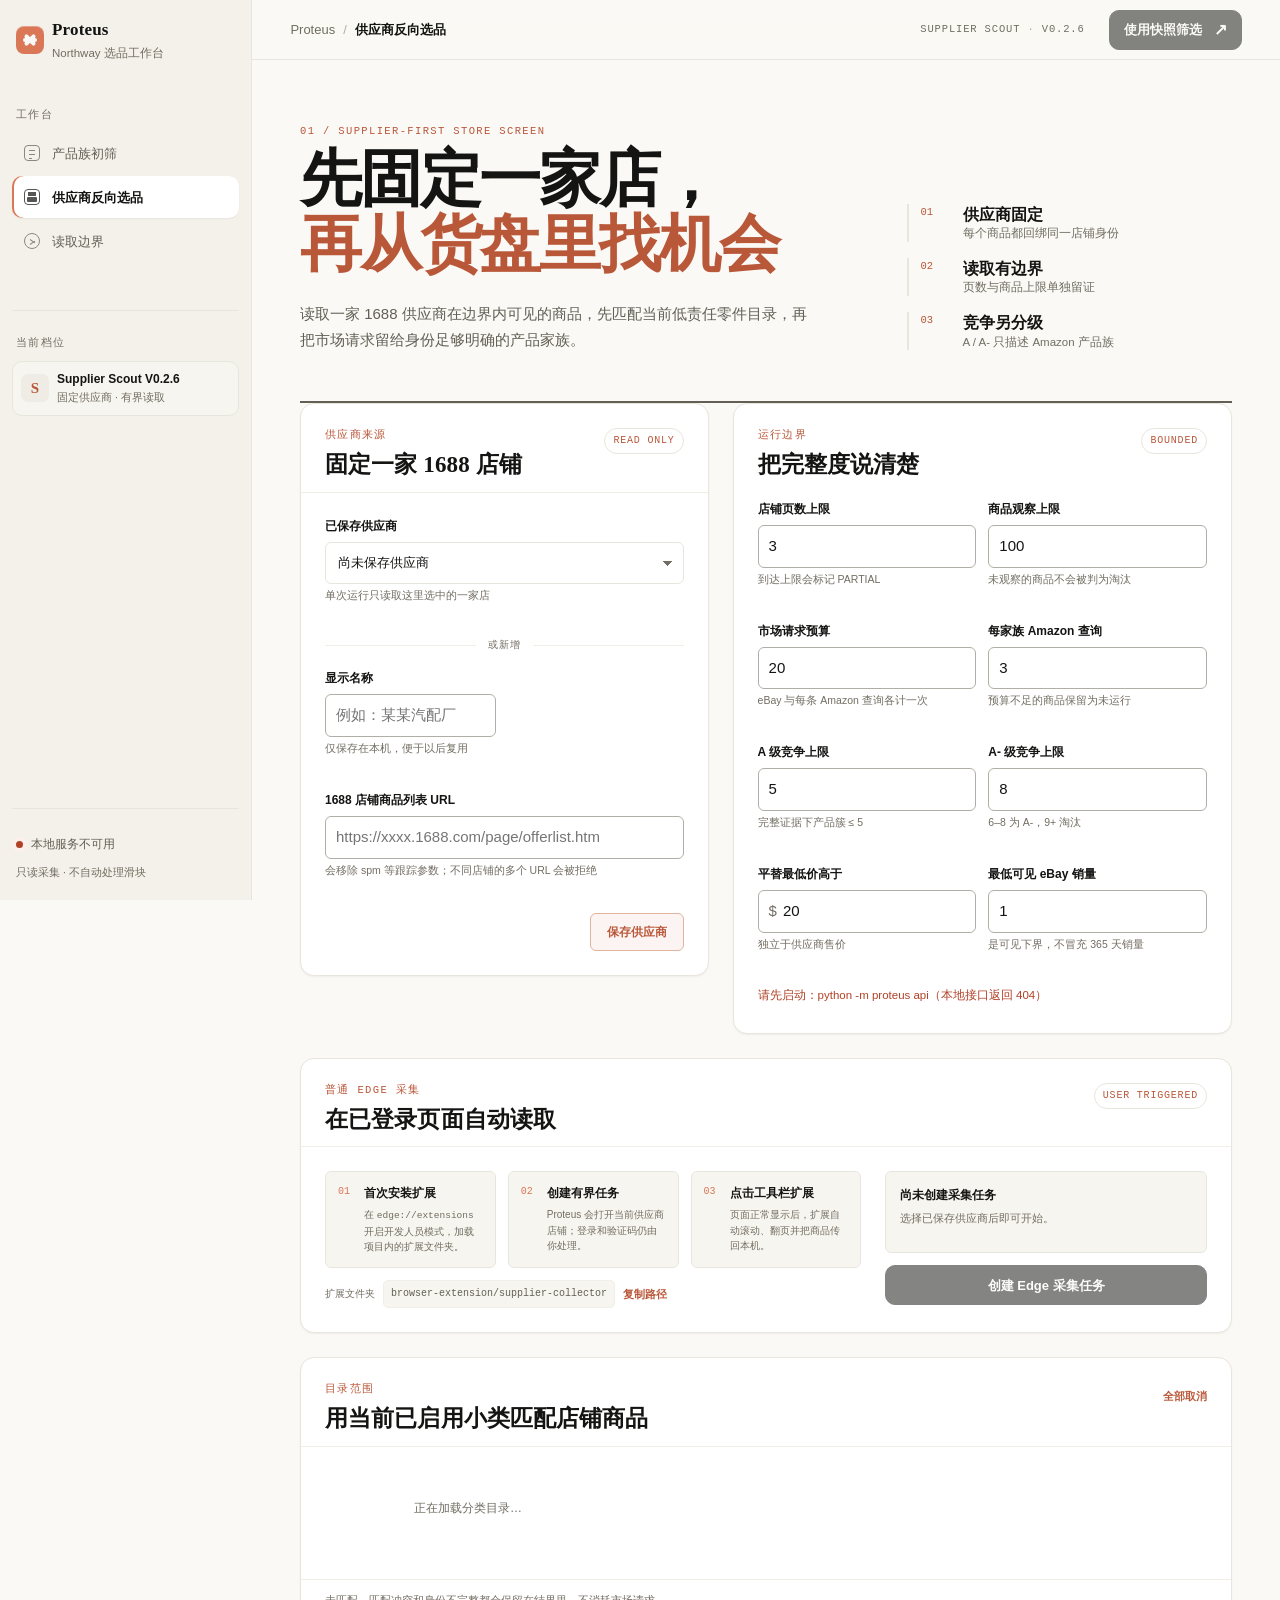
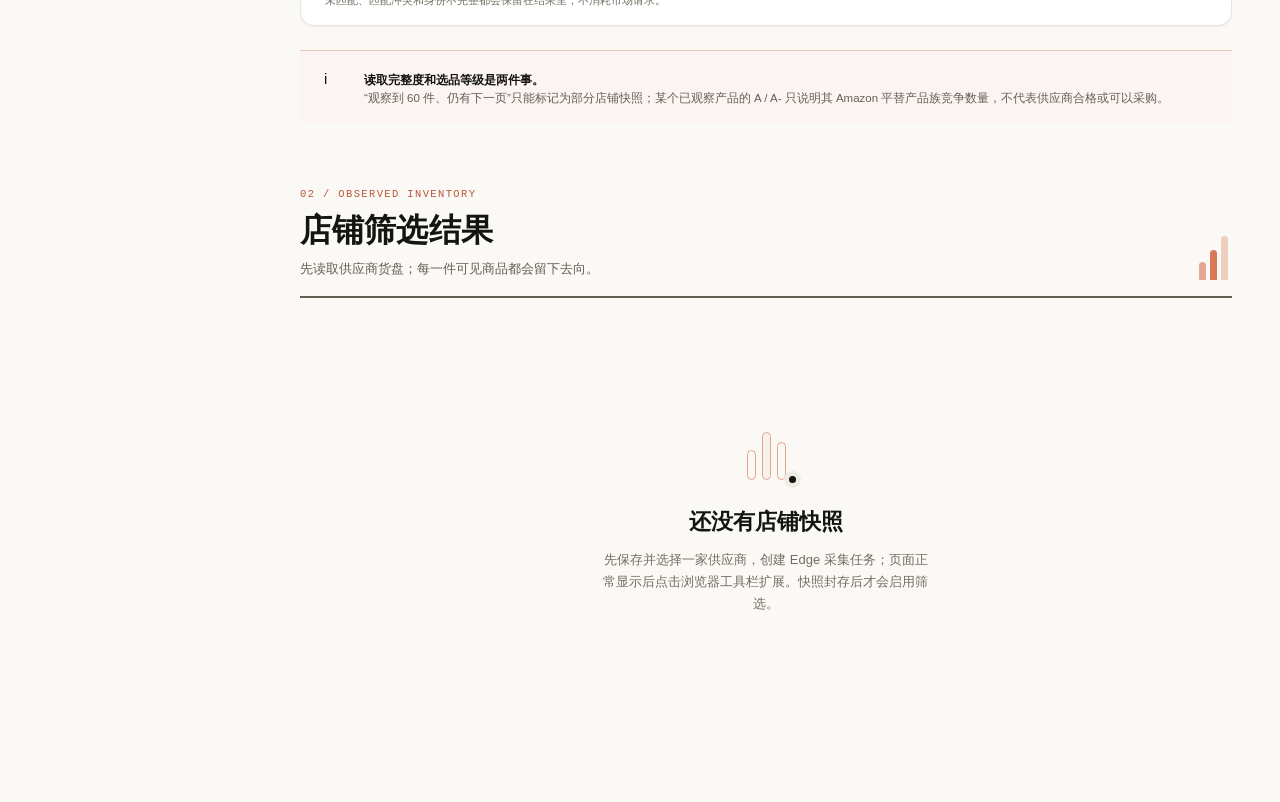
==== commit 2b334e10: "feat: add edge supplier store collector" ====
--- a/web/supplier-scout.html
+++ b/web/supplier-scout.html
@@ -76,7 +76,7 @@
           </a>
         </div>
         <button class="button button--primary" id="runButton" type="submit" form="runForm" disabled>
-          <span class="button__label">读取并筛选</span><span class="button__arrow" aria-hidden="true">↗</span>
+          <span class="button__label">使用快照筛选</span><span class="button__arrow" aria-hidden="true">↗</span>
         </button>
       </header>
 
@@ -119,10 +119,36 @@
                 <small>会移除 spm 等跟踪参数；不同店铺的多个 URL 会被拒绝</small>
               </label>
               <div class="supplier-actions">
-                <button class="button button--quiet" id="inspectButton" type="button">只读检查</button>
                 <button class="button button--secondary" id="saveSupplierButton" type="button">保存供应商</button>
               </div>
               <div class="source-verdict" id="sourceVerdict" role="status" aria-live="polite" hidden></div>
+            </div>
+          </section>
+
+          <section class="surface supplier-capture-card" aria-labelledby="captureTitle">
+            <div class="section-head section-head--tight">
+              <div><p class="eyebrow">普通 Edge 采集</p><h2 id="captureTitle">在已登录页面自动读取</h2></div>
+              <span class="section-tag">USER TRIGGERED</span>
+            </div>
+            <div class="capture-layout">
+              <div class="capture-copy">
+                <ol class="capture-steps">
+                  <li><strong>首次安装扩展</strong><span>在 <code>edge://extensions</code> 开启开发人员模式，加载项目内的扩展文件夹。</span></li>
+                  <li><strong>创建有界任务</strong><span>Proteus 会打开当前供应商店铺；登录和验证码仍由你处理。</span></li>
+                  <li><strong>点击工具栏扩展</strong><span>页面正常显示后，扩展自动滚动、翻页并把商品传回本机。</span></li>
+                </ol>
+                <div class="extension-path"><span>扩展文件夹</span><code id="extensionPath">browser-extension/supplier-collector</code><button class="text-button" id="copyExtensionPath" type="button">复制路径</button></div>
+              </div>
+              <div class="capture-control">
+                <div class="capture-status" id="captureStatus" data-state="idle" role="status" aria-live="polite">
+                  <strong>尚未创建采集任务</strong>
+                  <span>选择已保存供应商后即可开始。</span>
+                </div>
+                <div class="capture-actions">
+                  <button class="button button--primary" id="createCaptureButton" type="button" disabled>创建 Edge 采集任务</button>
+                  <a class="button button--quiet" id="openSupplierStore" href="#" target="_blank" rel="noopener noreferrer" hidden>打开供应商店铺</a>
+                </div>
+              </div>
             </div>
           </section>
 
@@ -140,11 +166,6 @@
               <label class="field"><span>A- 级竞争上限</span><input id="grade_a_minus_max_competitors" type="number" min="1" value="8" required><small>6–8 为 A-，9+ 淘汰</small></label>
               <label class="field"><span>平替最低价高于</span><span class="input-with-prefix"><span aria-hidden="true">$</span><input id="min_family_price_usd" type="number" min="0" step="0.01" value="20" required></span><small>独立于供应商售价</small></label>
               <label class="field"><span>最低可见 eBay 销量</span><input id="min_observed_ebay_demand" type="number" min="0" value="1" required><small>是可见下界，不冒充 365 天销量</small></label>
-              <label class="field field--toggle field--wide">
-                <span>遇到滑块时打开窗口等待</span>
-                <span class="toggle-control"><input id="headed" type="checkbox"><strong id="headedLabel">不打开</strong></span>
-                <small>启用后仍由你亲自完成验证；系统不会识别、拖动或绕过 CAPTCHA。</small>
-              </label>
               <p class="form-status field--wide" id="formStatus" role="status" aria-live="polite"></p>
             </form>
           </section>
@@ -173,7 +194,7 @@
           <div class="empty-state" id="emptyState">
             <div class="empty-state__diagram" aria-hidden="true"><span></span><span></span><span></span><i></i></div>
             <h3>还没有店铺快照</h3>
-            <p>先保存并选择一家供应商，再点击右上角「读取并筛选」。若 1688 要求登录或滑块，页面会保留真实阻断状态。</p>
+            <p>先保存并选择一家供应商，创建 Edge 采集任务；页面正常显示后点击浏览器工具栏扩展。快照封存后才会启用筛选。</p>
           </div>
 
           <div id="resultContent" hidden>
--- a/web/northway.css
+++ b/web/northway.css
@@ -2010,14 +2010,22 @@
 .supplier-workspace {
   display: grid;
   grid-template-columns: minmax(0, .9fr) minmax(0, 1.1fr);
+  grid-template-areas:
+    "source bounds"
+    "capture capture";
   gap: var(--space-5);
   align-items: start;
   margin-bottom: var(--space-5);
 }
 
 .supplier-source-card,
+.supplier-capture-card,
 .supplier-bounds-card,
 .category-scope-card { overflow: hidden; }
+
+.supplier-source-card { grid-area: source; }
+.supplier-bounds-card { grid-area: bounds; }
+.supplier-capture-card { grid-area: capture; }
 
 .supplier-picker {
   display: grid;
@@ -2103,6 +2111,93 @@
 
 .supplier-scan-form { grid-template-columns: repeat(2, minmax(0, 1fr)); }
 
+.capture-layout {
+  display: grid;
+  grid-template-columns: minmax(0, 1.25fr) minmax(280px, .75fr);
+  gap: var(--space-5);
+  padding: var(--space-5);
+  border-top: 1px solid var(--outline-soft);
+}
+
+.capture-steps {
+  display: grid;
+  grid-template-columns: repeat(3, minmax(0, 1fr));
+  gap: var(--space-3);
+  margin: 0;
+  padding: 0;
+  list-style: none;
+  counter-reset: capture-step;
+}
+
+.capture-steps li {
+  position: relative;
+  min-width: 0;
+  padding: 12px 12px 12px 38px;
+  border: 1px solid var(--outline-variant);
+  border-radius: var(--radius-sm);
+  background: var(--surface-low);
+  counter-increment: capture-step;
+}
+
+.capture-steps li::before {
+  position: absolute;
+  top: 12px;
+  left: 12px;
+  color: var(--clay);
+  font-family: var(--mono);
+  font-size: 10px;
+  content: "0" counter(capture-step);
+}
+
+.capture-steps strong,
+.capture-steps span { display: block; }
+.capture-steps strong { color: var(--text); font-size: 11.5px; }
+.capture-steps span { margin-top: 4px; color: var(--text-muted); font-size: 10px; line-height: 1.55; }
+.capture-steps code { font-family: var(--mono); font-size: 9.5px; }
+
+.extension-path {
+  display: flex;
+  gap: var(--space-2);
+  align-items: center;
+  margin-top: var(--space-3);
+  color: var(--text-muted);
+  font-size: 10px;
+}
+
+.extension-path code {
+  overflow: hidden;
+  min-width: 0;
+  padding: 5px 7px;
+  border: 1px solid var(--outline-soft);
+  border-radius: 5px;
+  background: var(--surface-low);
+  color: var(--text-variant);
+  font-family: var(--mono);
+  text-overflow: ellipsis;
+  white-space: nowrap;
+}
+
+.capture-control { display: grid; align-content: start; gap: var(--space-3); }
+
+.capture-status {
+  min-height: 82px;
+  padding: 14px;
+  border: 1px solid var(--outline-variant);
+  border-radius: var(--radius-sm);
+  background: var(--surface-low);
+}
+
+.capture-status strong,
+.capture-status span { display: block; }
+.capture-status strong { color: var(--text); font-size: 12px; }
+.capture-status span { margin-top: 5px; color: var(--text-muted); font-size: 10.5px; line-height: 1.5; }
+.capture-status[data-state="ready"] { border-color: color-mix(in srgb, var(--pass) 40%, var(--outline-variant)); background: var(--pass-soft); }
+.capture-status[data-state="review"] { border-color: color-mix(in srgb, var(--review) 40%, var(--outline-variant)); background: var(--review-soft); }
+.capture-status[data-state="error"] { border-color: color-mix(in srgb, var(--reject) 40%, var(--outline-variant)); background: var(--reject-soft); }
+
+.capture-actions { display: flex; flex-wrap: wrap; gap: var(--space-2); }
+.capture-actions .button { flex: 1 1 180px; justify-content: center; }
+
 .category-scope-card { margin-bottom: var(--space-5); }
 
 .text-button {
@@ -2212,7 +2307,11 @@
 }
 
 @media (max-width: 1080px) {
-  .supplier-workspace { grid-template-columns: 1fr; }
+  .supplier-workspace {
+    grid-template-columns: 1fr;
+    grid-template-areas: "source" "capture" "bounds";
+  }
+  .capture-layout { grid-template-columns: 1fr; }
   .supplier-category-grid { grid-template-columns: repeat(2, minmax(0, 1fr)); }
 }
 
@@ -2225,6 +2324,8 @@
   .supplier-actions { justify-content: stretch; }
   .supplier-actions .button { flex: 1; }
   .supplier-category-grid { grid-template-columns: 1fr; padding-inline: var(--space-4); }
+  .capture-steps { grid-template-columns: 1fr; }
+  .extension-path { align-items: flex-start; flex-wrap: wrap; }
   .supplier-card-meta { grid-template-columns: repeat(2, minmax(0, 1fr)); }
   .supplier-card-meta > div:nth-child(2) { border-right: 0; }
   .supplier-card-meta > div:nth-child(-n + 2) { border-bottom: 1px solid var(--outline-soft); }
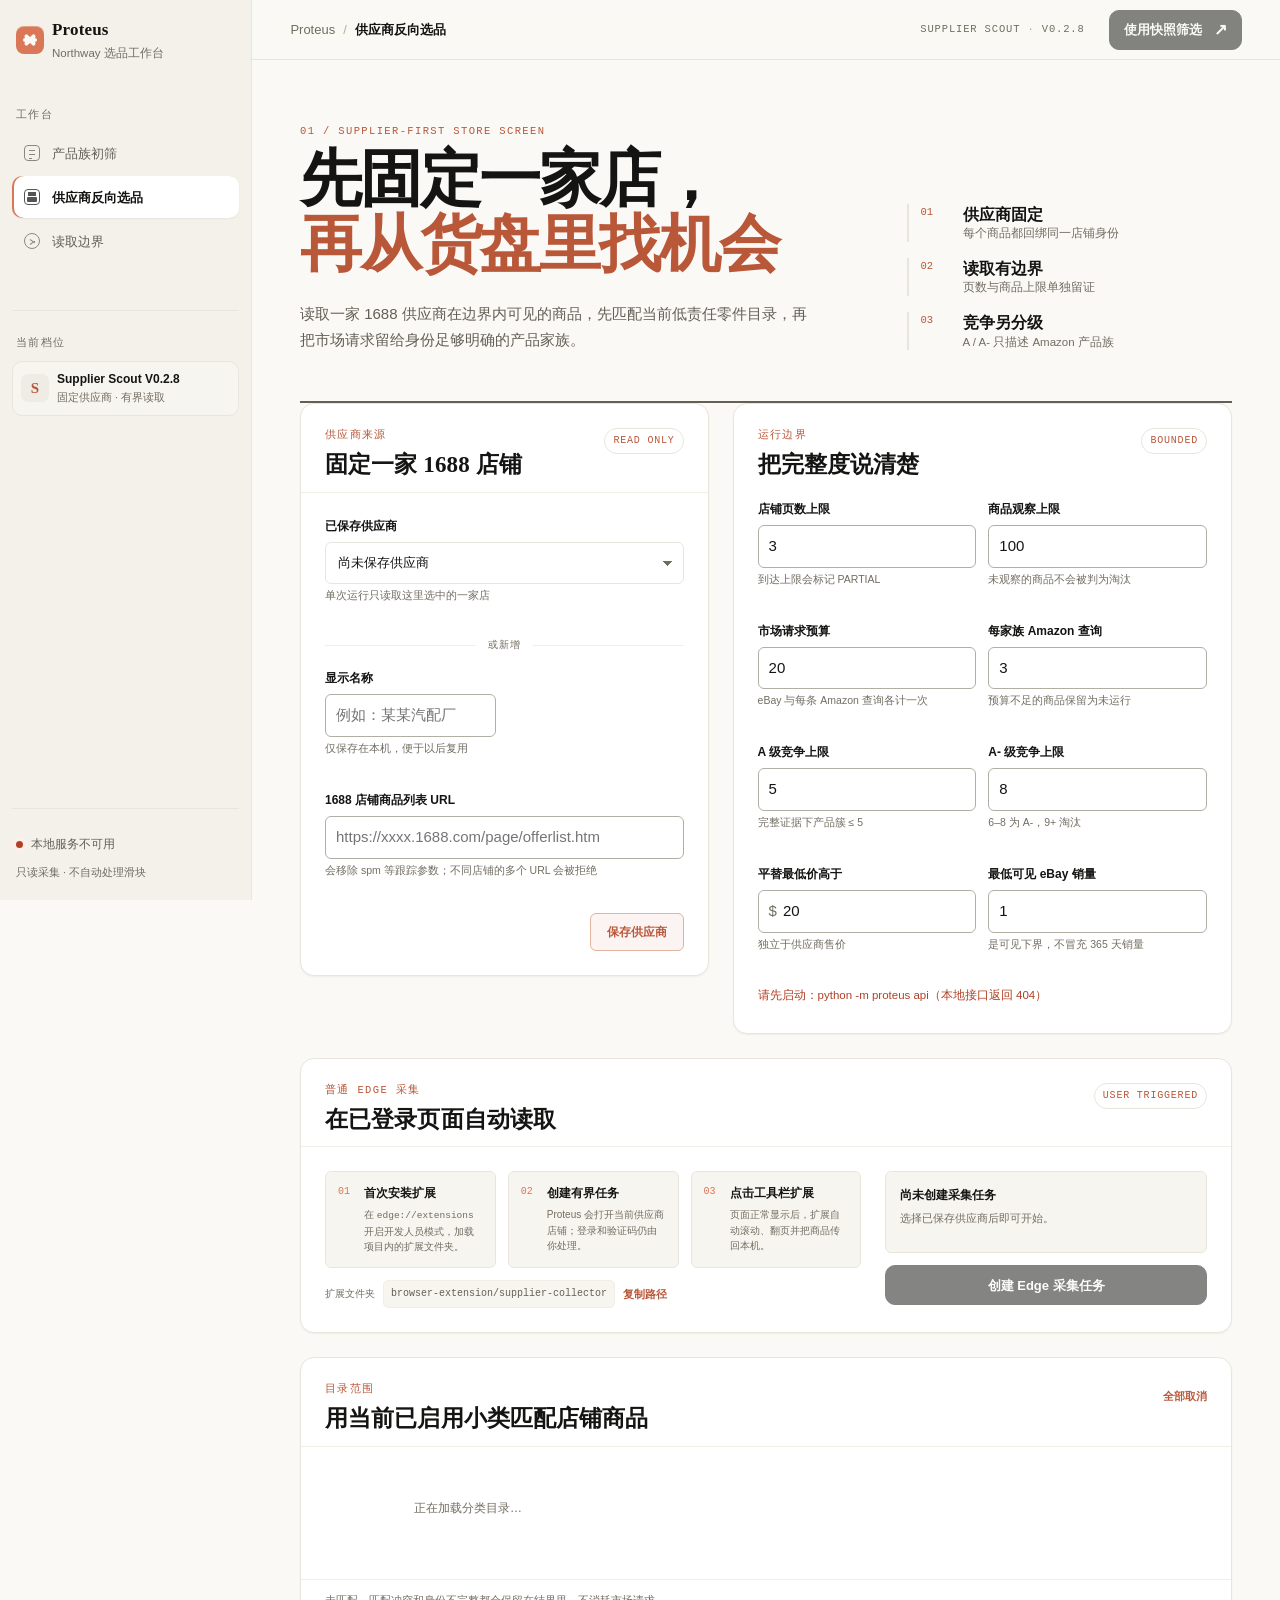
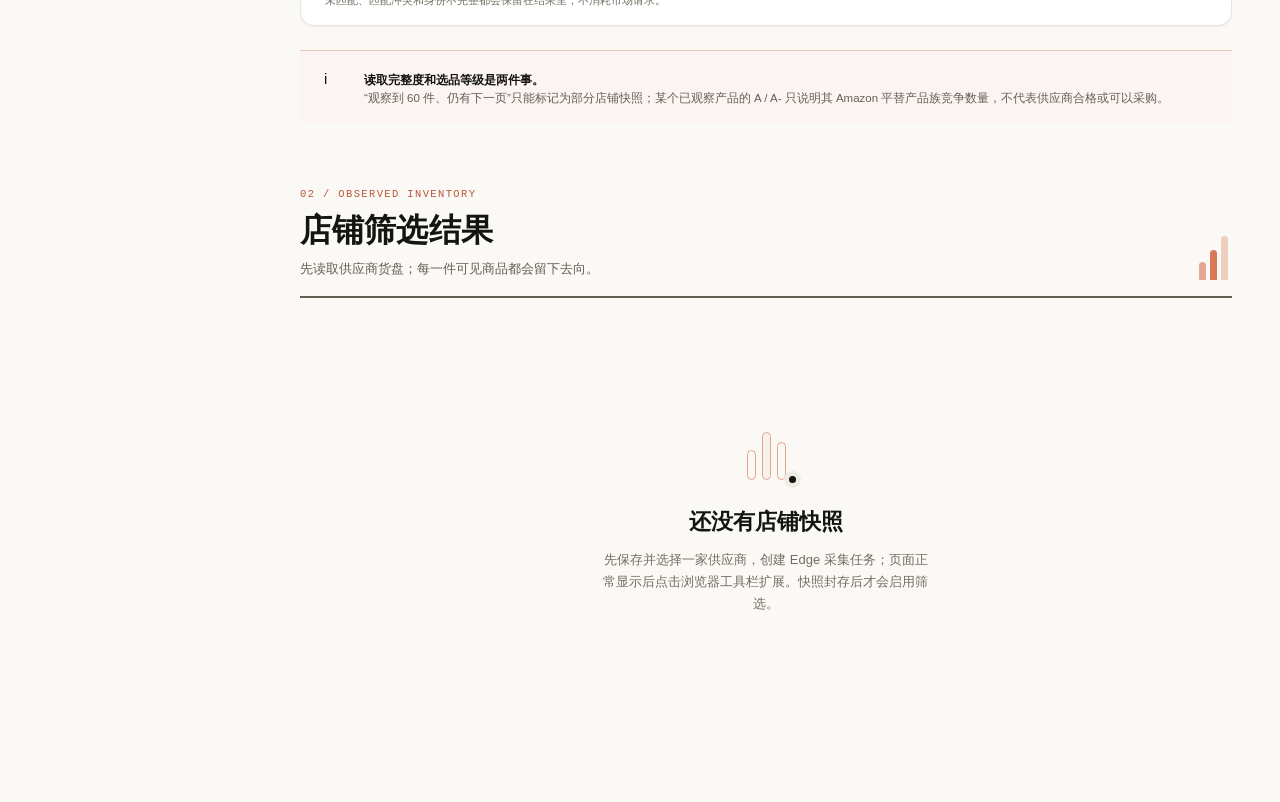
==== commit ac4f826d: "fix: harden 1688 store parser diagnostics" ====
--- a/web/supplier-scout.html
+++ b/web/supplier-scout.html
@@ -44,7 +44,7 @@
         <div class="profile-card">
           <span class="profile-card__mark" aria-hidden="true">S</span>
           <span>
-            <strong>Supplier Scout V0.2.6</strong>
+            <strong>Supplier Scout V0.2.8</strong>
             <small>固定供应商 · 有界读取</small>
           </span>
         </div>
@@ -66,7 +66,7 @@
           <strong>供应商反向选品</strong>
         </div>
         <span class="app-bar__spacer"></span>
-        <div class="app-bar__meta">SUPPLIER SCOUT <span>·</span> V0.2.6</div>
+        <div class="app-bar__meta">SUPPLIER SCOUT <span>·</span> V0.2.8</div>
         <div class="app-bar__exports" aria-label="导出结果">
           <a class="button button--quiet" id="compactExport" href="#" hidden>
             <span>精简 JSON</span><span class="button__arrow" aria-hidden="true">↓</span>
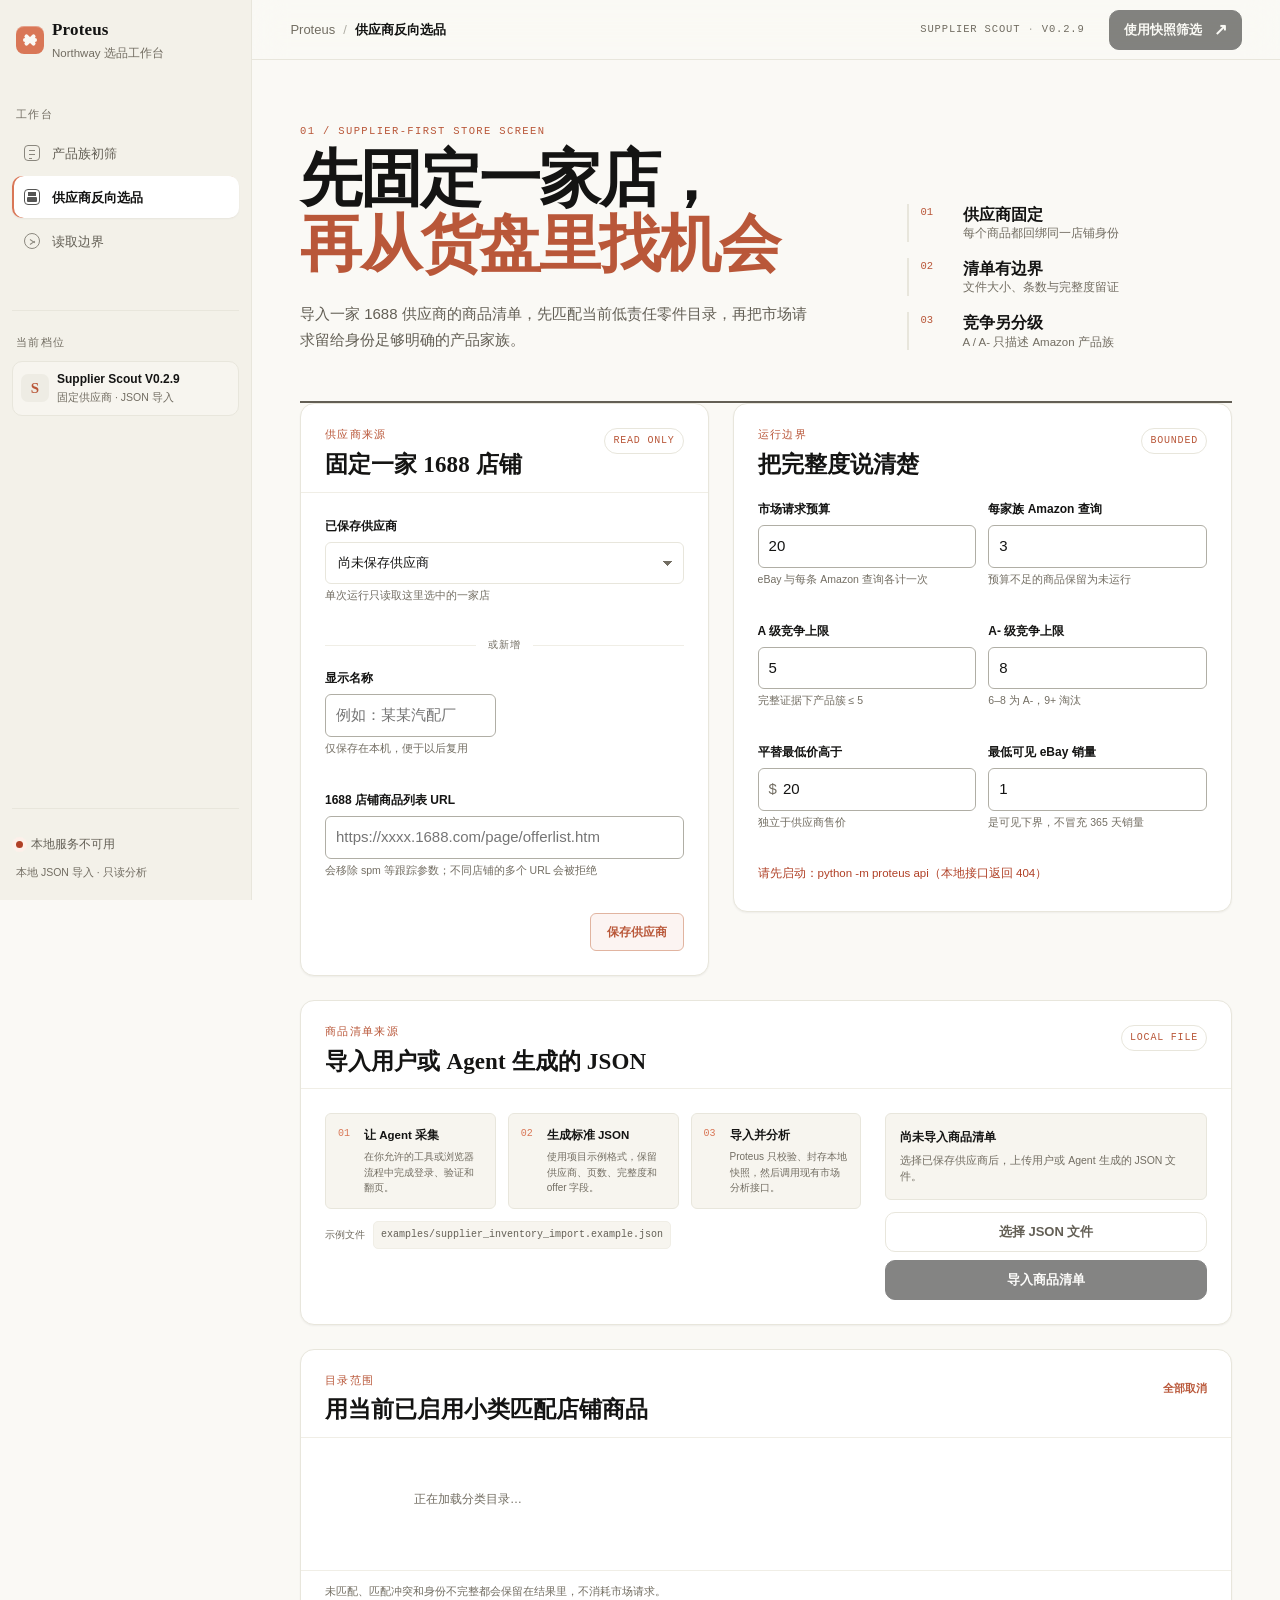
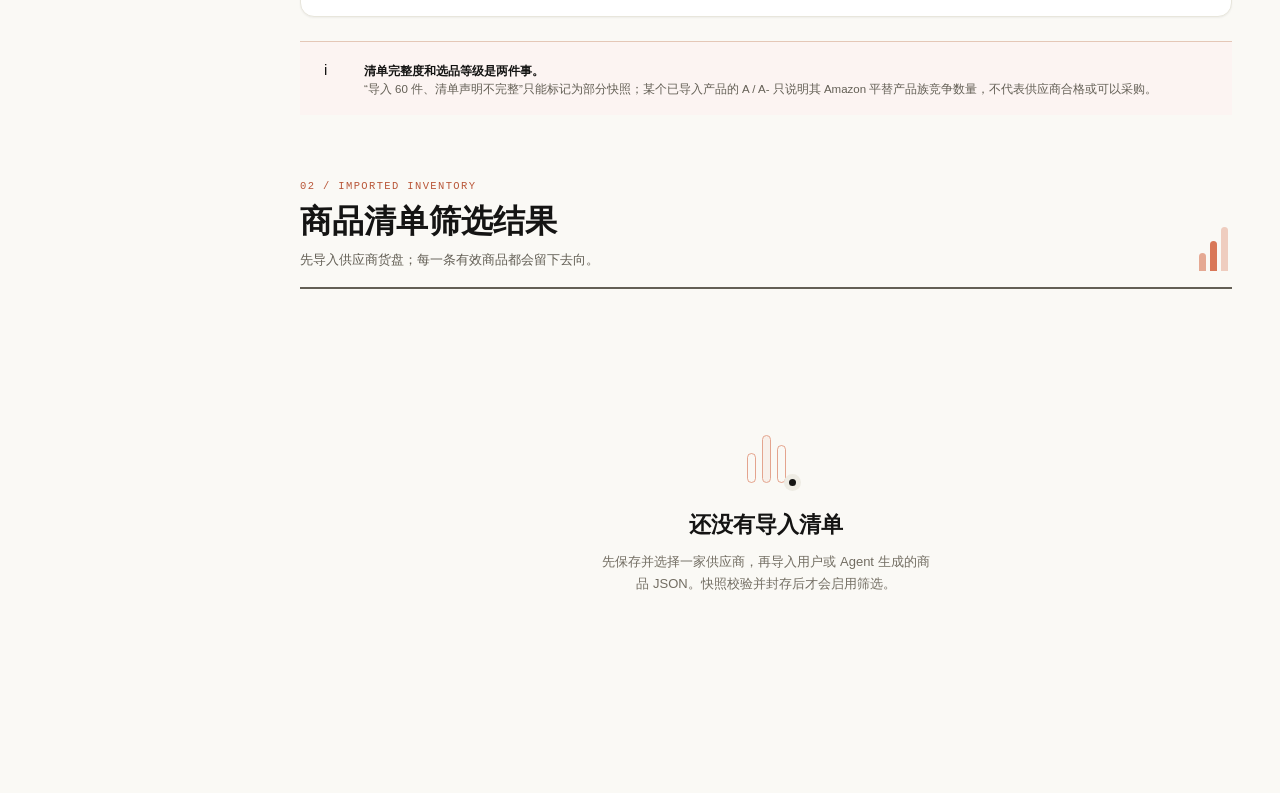
==== commit 9ad99bd0: "feat: replace supplier scout acquisition with JSON import" ====
--- a/web/supplier-scout.html
+++ b/web/supplier-scout.html
@@ -44,8 +44,8 @@
         <div class="profile-card">
           <span class="profile-card__mark" aria-hidden="true">S</span>
           <span>
-            <strong>Supplier Scout V0.2.8</strong>
-            <small>固定供应商 · 有界读取</small>
+            <strong>Supplier Scout V0.2.9</strong>
+            <small>固定供应商 · JSON 导入</small>
           </span>
         </div>
       </div>
@@ -55,7 +55,7 @@
           <span class="status-dot" aria-hidden="true"></span>
           <span class="system-status__label">正在检查本地服务…</span>
         </div>
-        <p class="sidebar__note">只读采集 · 不自动处理滑块</p>
+        <p class="sidebar__note">本地 JSON 导入 · 只读分析</p>
       </div>
     </aside>
 
@@ -66,7 +66,7 @@
           <strong>供应商反向选品</strong>
         </div>
         <span class="app-bar__spacer"></span>
-        <div class="app-bar__meta">SUPPLIER SCOUT <span>·</span> V0.2.8</div>
+        <div class="app-bar__meta">SUPPLIER SCOUT <span>·</span> V0.2.9</div>
         <div class="app-bar__exports" aria-label="导出结果">
           <a class="button button--quiet" id="compactExport" href="#" hidden>
             <span>精简 JSON</span><span class="button__arrow" aria-hidden="true">↓</span>
@@ -85,11 +85,11 @@
           <div class="hero__copy">
             <p class="eyebrow">01 / Supplier-first store screen</p>
             <h1 id="pageTitle">先固定一家店，<br><em>再从货盘里找机会</em></h1>
-            <p class="hero__lede">读取一家 1688 供应商在边界内可见的商品，先匹配当前低责任零件目录，再把市场请求留给身份足够明确的产品家族。</p>
+            <p class="hero__lede">导入一家 1688 供应商的商品清单，先匹配当前低责任零件目录，再把市场请求留给身份足够明确的产品家族。</p>
           </div>
           <div class="hero__principles" aria-label="筛选原则">
             <div class="principle"><span class="principle__index">01</span><span class="principle__label">供应商固定</span><small>每个商品都回绑同一店铺身份</small></div>
-            <div class="principle"><span class="principle__index">02</span><span class="principle__label">读取有边界</span><small>页数与商品上限单独留证</small></div>
+            <div class="principle"><span class="principle__index">02</span><span class="principle__label">清单有边界</span><small>文件大小、条数与完整度留证</small></div>
             <div class="principle"><span class="principle__index">03</span><span class="principle__label">竞争另分级</span><small>A / A- 只描述 Amazon 产品族</small></div>
           </div>
         </section>
@@ -127,25 +127,27 @@
 
           <section class="surface supplier-capture-card" aria-labelledby="captureTitle">
             <div class="section-head section-head--tight">
-              <div><p class="eyebrow">普通 Edge 采集</p><h2 id="captureTitle">在已登录页面自动读取</h2></div>
-              <span class="section-tag">USER TRIGGERED</span>
+              <div><p class="eyebrow">商品清单来源</p><h2 id="captureTitle">导入用户或 Agent 生成的 JSON</h2></div>
+              <span class="section-tag">LOCAL FILE</span>
             </div>
             <div class="capture-layout">
               <div class="capture-copy">
                 <ol class="capture-steps">
-                  <li><strong>首次安装扩展</strong><span>在 <code>edge://extensions</code> 开启开发人员模式，加载项目内的扩展文件夹。</span></li>
-                  <li><strong>创建有界任务</strong><span>Proteus 会打开当前供应商店铺；登录和验证码仍由你处理。</span></li>
-                  <li><strong>点击工具栏扩展</strong><span>页面正常显示后，扩展自动滚动、翻页并把商品传回本机。</span></li>
+                  <li><strong>让 Agent 采集</strong><span>在你允许的工具或浏览器流程中完成登录、验证和翻页。</span></li>
+                  <li><strong>生成标准 JSON</strong><span>使用项目示例格式，保留供应商、页数、完整度和 offer 字段。</span></li>
+                  <li><strong>导入并分析</strong><span>Proteus 只校验、封存本地快照，然后调用现有市场分析接口。</span></li>
                 </ol>
-                <div class="extension-path"><span>扩展文件夹</span><code id="extensionPath">browser-extension/supplier-collector</code><button class="text-button" id="copyExtensionPath" type="button">复制路径</button></div>
+                <div class="extension-path"><span>示例文件</span><code>examples/supplier_inventory_import.example.json</code></div>
               </div>
               <div class="capture-control">
-                <div class="capture-status" id="captureStatus" data-state="idle" role="status" aria-live="polite">
-                  <strong>尚未创建采集任务</strong>
-                  <span>选择已保存供应商后即可开始。</span>
+                <div class="capture-status" id="importStatus" data-state="idle" role="status" aria-live="polite">
+                  <strong>尚未导入商品清单</strong>
+                  <span>选择已保存供应商后，上传用户或 Agent 生成的 JSON 文件。</span>
                 </div>
                 <div class="capture-actions">
-                  <button class="button button--primary" id="createCaptureButton" type="button" disabled>创建 Edge 采集任务</button>
+                  <label class="button button--quiet" for="inventoryFile">选择 JSON 文件</label>
+                  <input id="inventoryFile" type="file" accept="application/json,.json" hidden>
+                  <button class="button button--primary" id="importInventoryButton" type="button" disabled>导入商品清单</button>
                   <a class="button button--quiet" id="openSupplierStore" href="#" target="_blank" rel="noopener noreferrer" hidden>打开供应商店铺</a>
                 </div>
               </div>
@@ -158,8 +160,6 @@
               <span class="section-tag">BOUNDED</span>
             </div>
             <form id="runForm" class="scan-form supplier-scan-form">
-              <label class="field"><span>店铺页数上限</span><input id="max_pages" type="number" min="1" max="20" value="3" required><small>到达上限会标记 PARTIAL</small></label>
-              <label class="field"><span>商品观察上限</span><input id="max_offers" type="number" min="1" max="1000" value="100" required><small>未观察的商品不会被判为淘汰</small></label>
               <label class="field"><span>市场请求预算</span><input id="market_request_budget" type="number" min="0" max="1000" value="20" required><small>eBay 与每条 Amazon 查询各计一次</small></label>
               <label class="field"><span>每家族 Amazon 查询</span><input id="max_amazon_queries_per_family" type="number" min="1" max="5" value="3" required><small>预算不足的商品保留为未运行</small></label>
               <label class="field"><span>A 级竞争上限</span><input id="grade_a_max_competitors" type="number" min="0" value="5" required><small>完整证据下产品簇 ≤ 5</small></label>
@@ -182,26 +182,26 @@
 
         <section class="boundary-note supplier-boundary" id="boundary">
           <span class="boundary-note__mark" aria-hidden="true">i</span>
-          <p><strong>读取完整度和选品等级是两件事。</strong>“观察到 60 件、仍有下一页”只能标记为部分店铺快照；某个已观察产品的 A / A- 只说明其 Amazon 平替产品族竞争数量，不代表供应商合格或可以采购。</p>
+          <p><strong>清单完整度和选品等级是两件事。</strong>“导入 60 件、清单声明不完整”只能标记为部分快照；某个已导入产品的 A / A- 只说明其 Amazon 平替产品族竞争数量，不代表供应商合格或可以采购。</p>
         </section>
 
         <section class="results-section" id="results" aria-labelledby="resultTitle">
           <div class="result-heading">
-            <div><p class="eyebrow">02 / Observed inventory</p><h2 id="resultTitle">店铺筛选结果</h2><p id="resultSubtitle">先读取供应商货盘；每一件可见商品都会留下去向。</p></div>
+            <div><p class="eyebrow">02 / Imported inventory</p><h2 id="resultTitle">商品清单筛选结果</h2><p id="resultSubtitle">先导入供应商货盘；每一条有效商品都会留下去向。</p></div>
             <div class="result-heading__mark" aria-hidden="true"><span></span><span></span><span></span></div>
           </div>
 
           <div class="empty-state" id="emptyState">
             <div class="empty-state__diagram" aria-hidden="true"><span></span><span></span><span></span><i></i></div>
-            <h3>还没有店铺快照</h3>
-            <p>先保存并选择一家供应商，创建 Edge 采集任务；页面正常显示后点击浏览器工具栏扩展。快照封存后才会启用筛选。</p>
+            <h3>还没有导入清单</h3>
+            <p>先保存并选择一家供应商，再导入用户或 Agent 生成的商品 JSON。快照校验并封存后才会启用筛选。</p>
           </div>
 
           <div id="resultContent" hidden>
             <section class="run-summary" id="runSummary" aria-label="运行摘要"></section>
             <div class="run-notice" id="runNotice" role="status" aria-live="polite" hidden></div>
             <div class="queue-heading supplier-queue-heading">
-              <div><h3>已观察商品</h3><p>默认显示全部；被预算跳过的商品仍在列表内。</p></div>
+              <div><h3>已导入商品</h3><p>默认显示全部；被预算跳过的商品仍在列表内。</p></div>
               <nav class="result-filters" id="resultFilters" aria-label="结果筛选"></nav>
             </div>
             <p class="filter-empty" id="filterEmpty" hidden>当前筛选下没有商品。</p>
